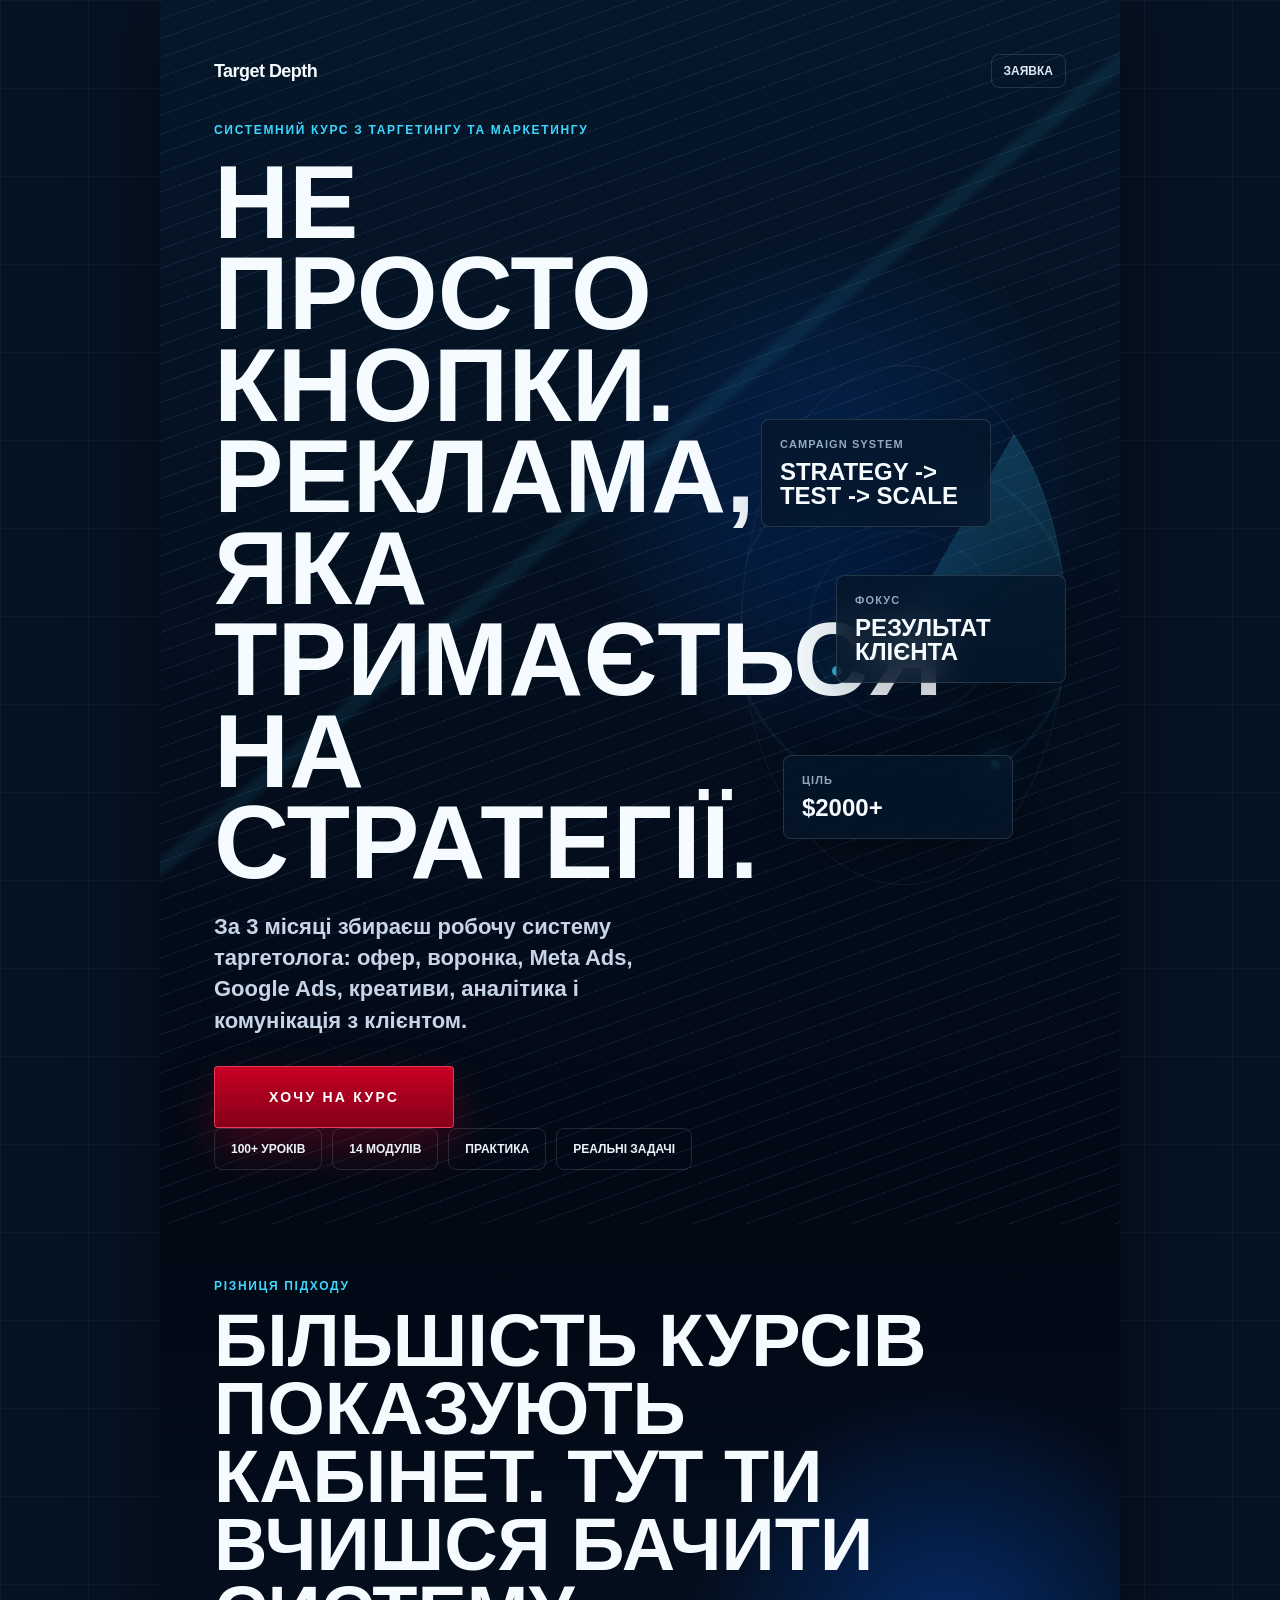
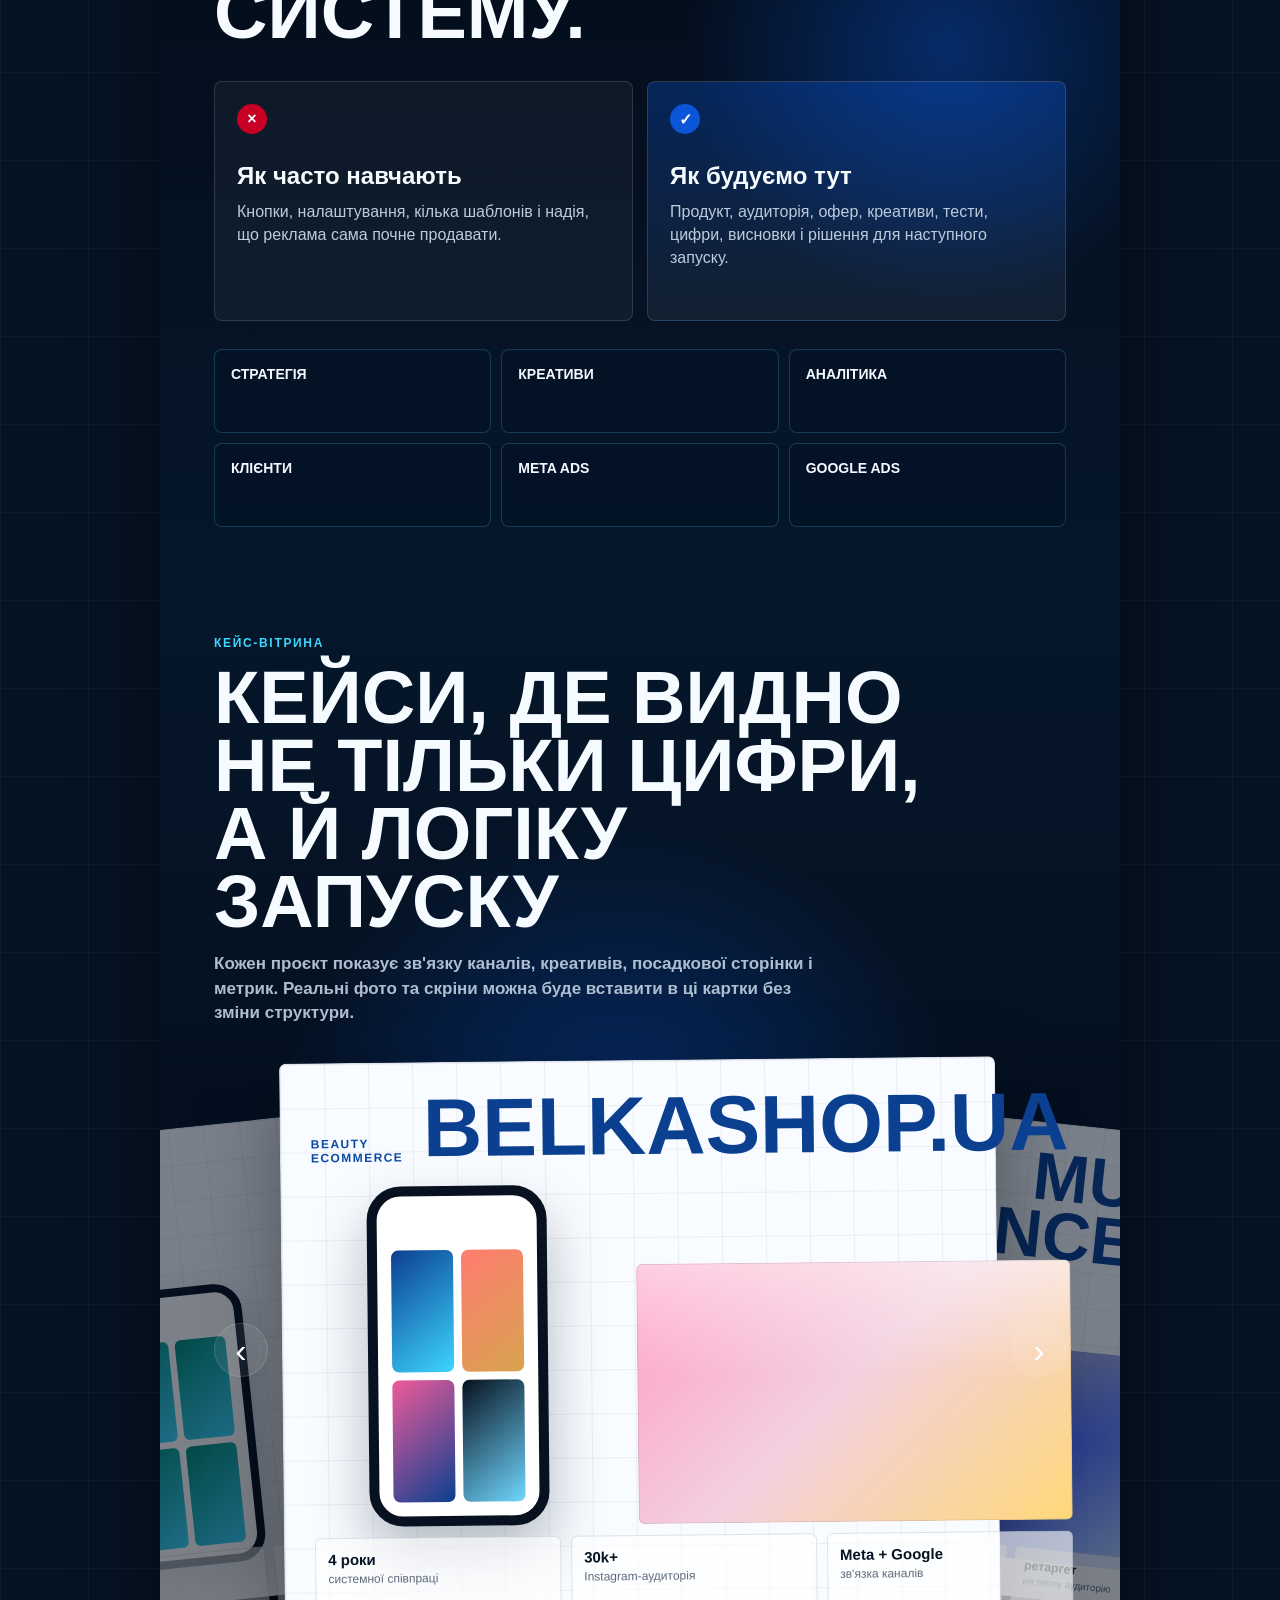
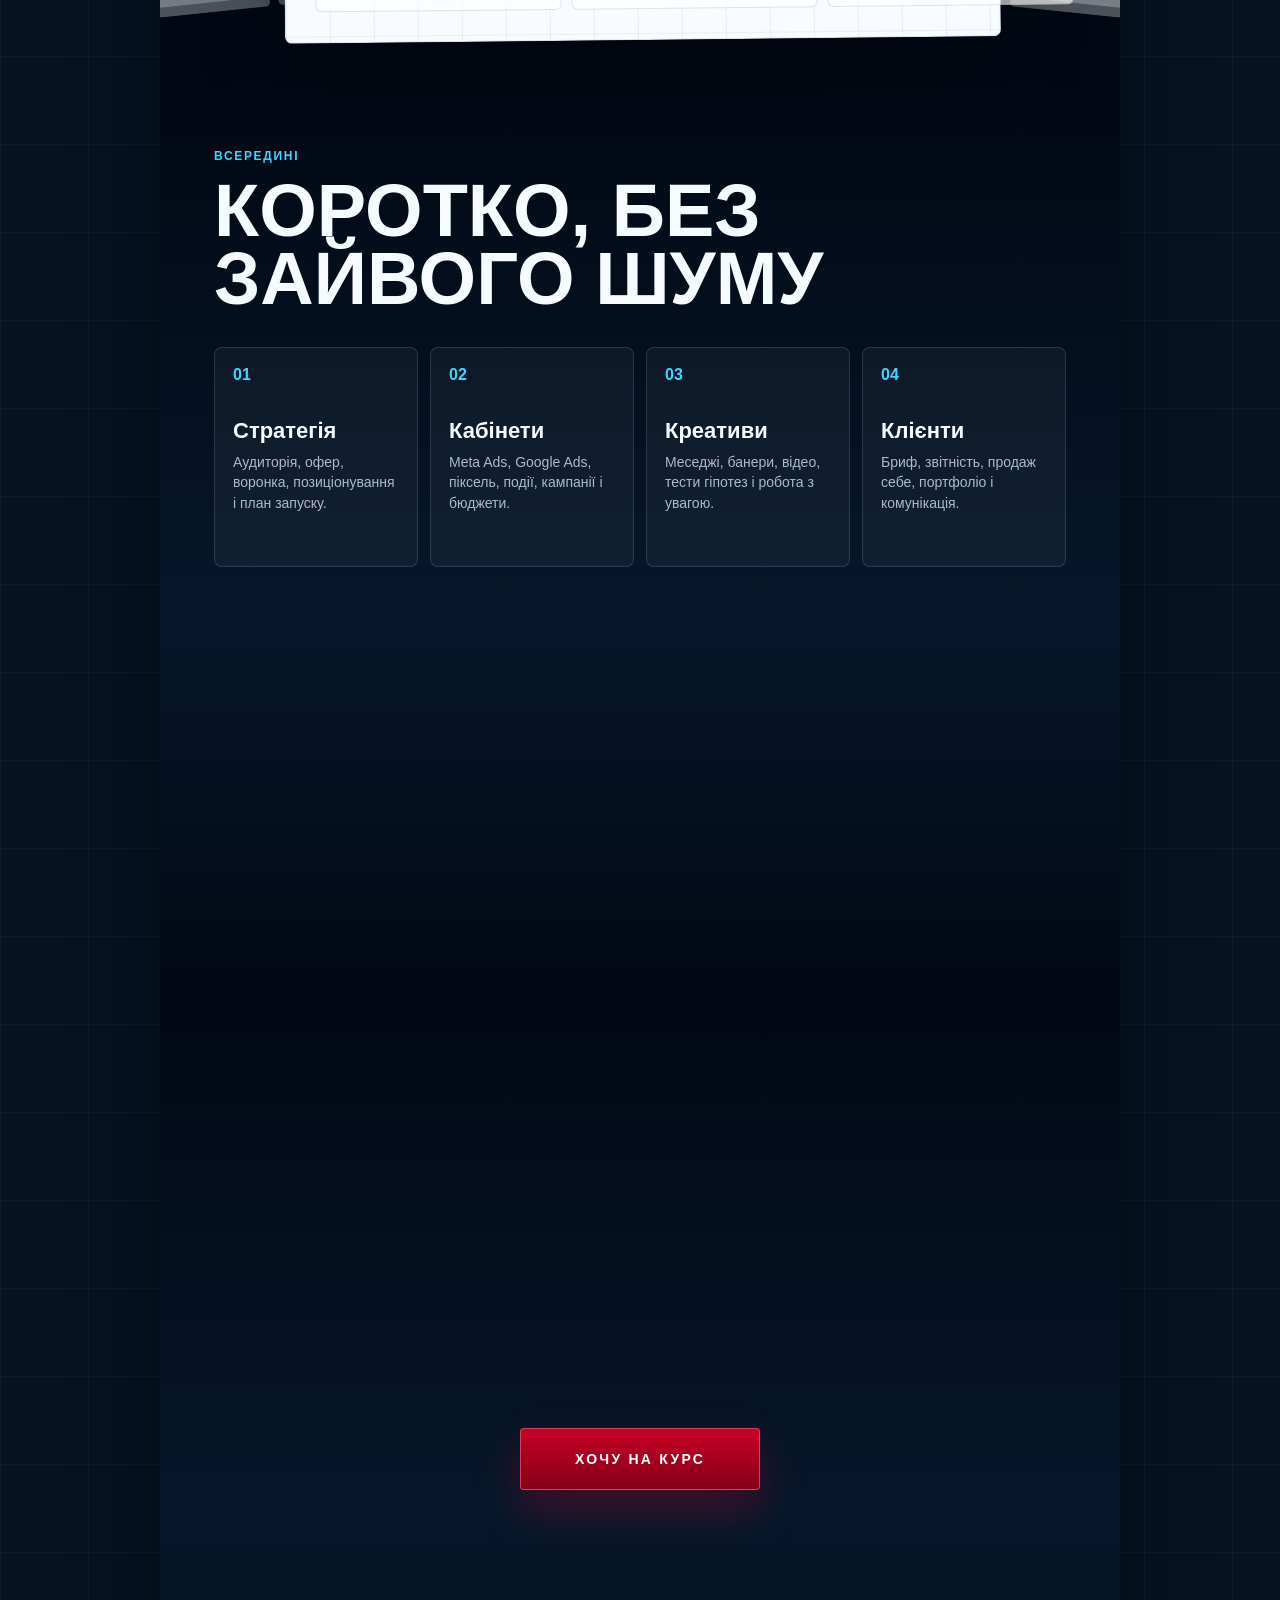
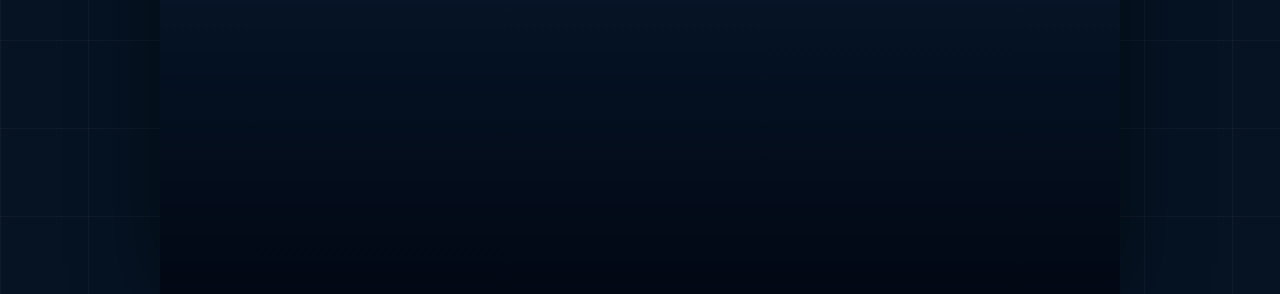
==== target-depth-landing/index.html @ 1bb4a6e7 "Add Target Depth landing page" ====
<!DOCTYPE html>
<html lang="uk">
<head>
  <meta charset="UTF-8">
  <meta name="viewport" content="width=device-width, initial-scale=1.0">
  <meta name="robots" content="noindex,nofollow,noarchive,noimageindex">
  <meta name="googlebot" content="noindex,nofollow,noarchive,noimageindex">
  <meta name="format-detection" content="telephone=no">
  <meta name="description" content="Приватна сторінка курсу з таргетингу: стратегія, рекламні кабінети, аналітика, креативи, кейси і робота з клієнтами.">
  <meta property="og:type" content="website">
  <meta property="og:title" content="Target Depth - курс з таргетингу">
  <meta property="og:description" content="Темно-синя промо-сторінка навчання з таргетингу та маркетингу. Закрита від індексації.">
  <meta property="og:image" content="assets/preview.svg">
  <meta name="twitter:card" content="summary_large_image">
  <title>Target Depth - курс з таргетингу</title>
  <link rel="icon" type="image/svg+xml" href="assets/favicon.svg">
  <link rel="stylesheet" href="styles.css">
</head>
<body>
  <main class="page-shell" id="top">
    <section class="screen hero-screen" aria-labelledby="hero-title">
      <div class="depth-grid" aria-hidden="true"></div>
      <header class="topline">
        <a class="logo" href="#top" aria-label="На початок">Target Depth</a>
        <a class="mini-link" href="#lead">Заявка</a>
      </header>

      <div class="hero-layout">
        <div class="hero-copy">
          <p class="kicker">Системний курс з таргетингу та маркетингу</p>
          <h1 id="hero-title">Не просто кнопки. Реклама, яка тримається на стратегії.</h1>
          <p class="hero-lead">За 3 місяці збираєш робочу систему таргетолога: офер, воронка, Meta Ads, Google Ads, креативи, аналітика і комунікація з клієнтом.</p>
          <a class="cta" href="#lead">Хочу на курс</a>
        </div>

        <aside class="hero-panel" aria-label="Навчальна система">
          <div class="radar">
            <span></span>
            <span></span>
            <span></span>
          </div>
          <div class="panel-card main">
            <small>Campaign system</small>
            <strong>strategy -> test -> scale</strong>
          </div>
          <div class="panel-card second">
            <small>Фокус</small>
            <strong>результат клієнта</strong>
          </div>
          <div class="panel-card third">
            <small>Ціль</small>
            <strong>$2000+</strong>
          </div>
        </aside>
      </div>

      <div class="signal-tags" aria-label="Ключові переваги">
        <span>100+ уроків</span>
        <span>14 модулів</span>
        <span>практика</span>
        <span>реальні задачі</span>
      </div>
    </section>

    <section class="screen method-screen" aria-labelledby="method-title">
      <div class="section-head">
        <p class="kicker">Різниця підходу</p>
        <h2 id="method-title">Більшість курсів показують кабінет. Тут ти вчишся бачити систему.</h2>
      </div>

      <div class="method-grid">
        <article class="method-card weak">
          <span class="mark">×</span>
          <h3>Як часто навчають</h3>
          <p>Кнопки, налаштування, кілька шаблонів і надія, що реклама сама почне продавати.</p>
        </article>
        <article class="method-card strong">
          <span class="mark">✓</span>
          <h3>Як будуємо тут</h3>
          <p>Продукт, аудиторія, офер, креативи, тести, цифри, висновки і рішення для наступного запуску.</p>
        </article>
      </div>

      <div class="system-orbit" aria-label="Складові навчання">
        <span>стратегія</span>
        <span>креативи</span>
        <span>аналітика</span>
        <span>клієнти</span>
        <span>Meta Ads</span>
        <span>Google Ads</span>
      </div>
    </section>

    <section class="screen showcase-screen" id="cases" aria-labelledby="cases-title">
      <div class="section-head">
        <p class="kicker">Кейс-вітрина</p>
        <h2 id="cases-title">Кейси, де видно не тільки цифри, а й логіку запуску</h2>
        <p>Кожен проєкт показує зв'язку каналів, креативів, посадкової сторінки і метрик. Реальні фото та скріни можна буде вставити в ці картки без зміни структури.</p>
      </div>

      <div class="case-lab" data-case-lab>
        <button class="case-nav prev" type="button" aria-label="Попередній кейс" data-case-prev>‹</button>
        <div class="case-stack" aria-live="polite">
          <article class="case-sheet is-active" data-case-card>
            <div class="sheet-top">
              <p>beauty ecommerce</p>
              <strong>Belkashop.ua</strong>
            </div>
            <div class="sheet-body">
              <div class="phone-mock">
                <span></span>
                <span></span>
                <span></span>
                <span></span>
              </div>
              <div class="photo-zone beauty"></div>
            </div>
            <dl>
              <div><dt>4 роки</dt><dd>системної співпраці</dd></div>
              <div><dt>30k+</dt><dd>Instagram-аудиторія</dd></div>
              <div><dt>Meta + Google</dt><dd>зв'язка каналів</dd></div>
            </dl>
          </article>

          <article class="case-sheet" data-case-card>
            <div class="sheet-top">
              <p>fashion brand</p>
              <strong>Muse Concept</strong>
            </div>
            <div class="sheet-body">
              <div class="phone-mock alt">
                <span></span>
                <span></span>
                <span></span>
                <span></span>
              </div>
              <div class="photo-zone fashion"></div>
            </div>
            <dl>
              <div><dt>3 лінійки</dt><dd>креативів</dd></div>
              <div><dt>2.1x</dt><dd>зростання CTR</dd></div>
              <div><dt>ретаргет</dt><dd>на теплу аудиторію</dd></div>
            </dl>
          </article>

          <article class="case-sheet" data-case-card>
            <div class="sheet-top">
              <p>education launch</p>
              <strong>Course Launch</strong>
            </div>
            <div class="sheet-body">
              <div class="phone-mock third">
                <span></span>
                <span></span>
                <span></span>
                <span></span>
              </div>
              <div class="photo-zone education"></div>
            </div>
            <dl>
              <div><dt>ліди</dt><dd>на вебінар</dd></div>
              <div><dt>UTM</dt><dd>по кожному креативу</dd></div>
              <div><dt>CRM</dt><dd>контроль заявок</dd></div>
            </dl>
          </article>
        </div>
        <button class="case-nav next" type="button" aria-label="Наступний кейс" data-case-next>›</button>
      </div>
    </section>

    <section class="screen program-screen" aria-labelledby="program-title">
      <div class="section-head">
        <p class="kicker">Всередині</p>
        <h2 id="program-title">Коротко, без зайвого шуму</h2>
      </div>

      <div class="module-list">
        <article>
          <span>01</span>
          <h3>Стратегія</h3>
          <p>Аудиторія, офер, воронка, позиціонування і план запуску.</p>
        </article>
        <article>
          <span>02</span>
          <h3>Кабінети</h3>
          <p>Meta Ads, Google Ads, піксель, події, кампанії і бюджети.</p>
        </article>
        <article>
          <span>03</span>
          <h3>Креативи</h3>
          <p>Меседжі, банери, відео, тести гіпотез і робота з увагою.</p>
        </article>
        <article>
          <span>04</span>
          <h3>Клієнти</h3>
          <p>Бриф, звітність, продаж себе, портфоліо і комунікація.</p>
        </article>
      </div>
    </section>

    <section class="screen lead-screen" id="lead" aria-label="Заявка на курс">
      <a class="cta" href="mailto:hello@example.com">Хочу на курс</a>
    </section>
  </main>

  <script src="script.js"></script>
</body>
</html>
---- target-depth-landing/styles.css ----
:root{--outside:#061323;--deep:#020814;--deep-2:#06182c;--panel:#09213b;--ink:#f6fbff;--muted:#93a8c0;--line:rgba(255,255,255,.13);--blue:#0a56d6;--cyan:#3dd6ff;--red:#c80025;--red-dark:#850019;--gold:#d8bd7a;--max:960px;--radius:8px}*{box-sizing:border-box}html{scroll-behavior:smooth;background:var(--outside)}body{margin:0;background:linear-gradient(90deg,rgba(255,255,255,.035) 1px,transparent 1px) 0 0/88px 88px,linear-gradient(180deg,rgba(255,255,255,.03) 1px,transparent 1px) 0 0/88px 88px,var(--outside);color:var(--ink);font-family:Arial,Helvetica,sans-serif;overflow-x:hidden}a{color:inherit;text-decoration:none}button{border:0;color:inherit;font:inherit;cursor:pointer}h1,h2,h3,p,dl,dd{margin:0}.page-shell{width:min(var(--max),100%);margin:0 auto;background:radial-gradient(circle at 50% 20%,rgba(10,86,214,.34),transparent 340px),linear-gradient(180deg,#03101f 0%,#04182d 46%,#020814 100%);box-shadow:0 0 80px rgba(0,0,0,.42);isolation:isolate}.screen{position:relative;min-height:100vh;padding:clamp(26px,5vw,54px);overflow:hidden}.depth-grid{position:absolute;inset:0;z-index:-1;background:linear-gradient(140deg,transparent 0 42%,rgba(61,214,255,.08) 42.5% 43%,transparent 43.5%),repeating-linear-gradient(160deg,rgba(120,173,225,.1) 0 1px,transparent 1px 18px),radial-gradient(circle at 70% 40%,rgba(10,86,214,.28),transparent 260px),linear-gradient(180deg,#05172a,#020814)}.topline{display:flex;align-items:center;justify-content:space-between;gap:18px}.logo{font-size:18px;font-weight:900;letter-spacing:-.03em}.mini-link{padding:9px 12px;border:1px solid var(--line);border-radius:var(--radius);color:#dce8f7;font-size:12px;font-weight:900;text-transform:uppercase}.hero-layout{display:grid;grid-template-columns:minmax(0,1.04fr) minmax(300px,.74fr);gap:clamp(28px,6vw,70px);align-items:center;min-height:calc(100vh - 150px);padding-top:34px}.kicker{color:var(--cyan);font-size:12px;font-weight:900;letter-spacing:.14em;line-height:1.4;text-transform:uppercase}h1,h2{font-family:"Arial Narrow",Impact,Haettenschweiler,sans-serif;font-stretch:condensed;letter-spacing:0;text-transform:uppercase}h1{max-width:680px;margin-top:18px;font-size:clamp(52px,9vw,104px);line-height:.88}.hero-lead{max-width:560px;margin-top:22px;color:#c6d5e7;font-size:clamp(17px,2.2vw,22px);font-weight:800;line-height:1.42}.cta{display:grid;width:min(240px,100%);min-height:62px;place-items:center;margin-top:30px;border:1px solid rgba(255,79,105,.72);border-radius:4px;background:linear-gradient(180deg,var(--red),var(--red-dark));box-shadow:0 20px 46px rgba(200,0,37,.3);color:#fff;font-size:14px;font-weight:900;letter-spacing:.16em;text-transform:uppercase}.hero-panel{position:relative;min-height:520px}.radar{position:absolute;inset:0;border:1px solid rgba(255,255,255,.08);border-radius:50%;background:radial-gradient(circle,transparent 0 30%,rgba(61,214,255,.05) 30.5% 31%,transparent 31.5% 55%,rgba(61,214,255,.08) 55.5% 56%,transparent 56.5%),conic-gradient(from 30deg,rgba(61,214,255,.24),transparent 26%,transparent);opacity:.8}.radar span{position:absolute;width:10px;height:10px;border-radius:50%;background:var(--cyan);box-shadow:0 0 26px var(--cyan)}.radar span:nth-child(1){top:24%;left:62%}.radar span:nth-child(2){top:58%;left:28%}.radar span:nth-child(3){right:20%;bottom:22%}.panel-card{position:absolute;width:230px;padding:18px;border:1px solid var(--line);border-radius:var(--radius);background:rgba(5,22,42,.82);backdrop-filter:blur(18px);box-shadow:0 24px 60px rgba(0,0,0,.24)}.panel-card small{display:block;color:var(--muted);font-size:11px;font-weight:900;letter-spacing:.1em;text-transform:uppercase}.panel-card strong{display:block;margin-top:10px;font-size:24px;line-height:1;text-transform:uppercase}.panel-card.main{top:54px;left:20px}.panel-card.second{right:0;top:210px}.panel-card.third{left:42px;bottom:46px}.signal-tags{display:flex;flex-wrap:wrap;gap:10px}.signal-tags span{min-height:42px;padding:13px 16px;border:1px solid var(--line);border-radius:var(--radius);color:#eaf2fb;font-size:12px;font-weight:900;text-transform:uppercase}.section-head{max-width:740px}.section-head h2{margin-top:12px;font-size:clamp(42px,7vw,74px);line-height:.92}.section-head p:not(.kicker){max-width:620px;margin-top:16px;color:#aebed0;font-size:17px;font-weight:700;line-height:1.45}.method-screen{background:radial-gradient(circle at 82% 44%,rgba(10,86,214,.4),transparent 260px),linear-gradient(180deg,#020814,#06172b)}.method-grid{display:grid;grid-template-columns:repeat(2,minmax(0,1fr));gap:14px;margin-top:34px}.method-card{min-height:240px;padding:22px;border:1px solid var(--line);border-radius:var(--radius);background:rgba(255,255,255,.045)}.method-card.strong{background:linear-gradient(180deg,rgba(10,86,214,.32),rgba(255,255,255,.055))}.mark{display:grid;width:30px;height:30px;place-items:center;border-radius:50%;background:var(--red);font-weight:900}.method-card.strong .mark{background:var(--blue)}.method-card h3{margin-top:28px;font-size:24px}.method-card p{margin-top:10px;color:#bdcadd;font-size:16px;line-height:1.45}.system-orbit{position:relative;display:grid;grid-template-columns:repeat(3,minmax(0,1fr));gap:10px;margin-top:28px}.system-orbit span{min-height:84px;padding:16px;border:1px solid rgba(61,214,255,.22);border-radius:var(--radius);background:rgba(3,19,38,.72);color:#f4f9ff;font-size:14px;font-weight:900;text-transform:uppercase}.showcase-screen{background:radial-gradient(circle at 48% 54%,rgba(10,86,214,.44),transparent 360px),linear-gradient(180deg,#06172b,#020814)}.case-lab{position:relative;display:grid;grid-template-columns:54px minmax(0,1fr) 54px;gap:14px;align-items:center;margin-top:34px}.case-stack{position:relative;min-height:580px}.case-sheet{position:absolute;inset:0;display:grid;align-content:start;padding:clamp(18px,4vw,30px);border:1px solid rgba(8,33,73,.13);border-radius:7px;background:linear-gradient(90deg,rgba(6,19,35,.06) 1px,transparent 1px) 0 0/44px 44px,linear-gradient(180deg,rgba(6,19,35,.06) 1px,transparent 1px) 0 0/44px 44px,#f8fbff;color:#061323;box-shadow:0 30px 80px rgba(0,0,0,.34);opacity:0;transform:translateX(0) scale(.9) rotate(0deg);transition:opacity 260ms ease,transform 360ms ease;pointer-events:none}.case-sheet.is-active{z-index:3;opacity:1;transform:translateX(0) scale(1) rotate(-.6deg);pointer-events:auto}.case-sheet.is-prev{z-index:1;opacity:.48;transform:translateX(-42%) scale(.82) rotate(-6deg)}.case-sheet.is-next{z-index:1;opacity:.48;transform:translateX(42%) scale(.82) rotate(6deg)}.sheet-top{display:flex;align-items:end;justify-content:space-between;gap:20px}.sheet-top p{color:#0b4aa4;font-size:12px;font-weight:900;letter-spacing:.12em;text-transform:uppercase}.sheet-top strong{color:#0b3f90;font-family:"Arial Narrow",Impact,sans-serif;font-size:clamp(42px,8vw,82px);line-height:.86;text-align:right;text-transform:uppercase}.sheet-body{display:grid;grid-template-columns:minmax(150px,.8fr) minmax(220px,1.2fr);gap:clamp(18px,4vw,34px);align-items:end;min-height:300px;margin-top:22px}.phone-mock{display:grid;grid-template-columns:repeat(2,1fr);gap:8px;width:min(180px,100%);aspect-ratio:9/17;margin-inline:auto;padding:54px 14px 14px;border:10px solid #07111f;border-radius:34px;background:#fff;box-shadow:0 28px 55px rgba(8,23,43,.28)}.phone-mock span{border-radius:7px;background:linear-gradient(140deg,#0b3f90,#3dd6ff)}.phone-mock span:nth-child(2){background:linear-gradient(140deg,#ff7c70,#d7a34f)}.phone-mock span:nth-child(3){background:linear-gradient(140deg,#ef5b9a,#0b3f90)}.phone-mock span:nth-child(4){background:linear-gradient(140deg,#07111f,#6fd7ff)}.phone-mock.alt span{background:linear-gradient(140deg,#101a3c,#657bff)}.phone-mock.third span{background:linear-gradient(140deg,#008d76,#3dd6ff)}.photo-zone{min-height:260px;border-radius:6px;background:linear-gradient(180deg,rgba(255,255,255,.5),transparent 44%),linear-gradient(135deg,#ff9dc3,#f3d0df 48%,#ffd879);box-shadow:inset 0 0 0 1px rgba(8,33,73,.12)}.photo-zone.fashion{background:linear-gradient(180deg,rgba(255,255,255,.45),transparent 44%),linear-gradient(135deg,#111a3e,#4f6dff 52%,#d8f4ff)}.photo-zone.education{background:linear-gradient(180deg,rgba(255,255,255,.45),transparent 44%),linear-gradient(135deg,#75e2b8,#3dd6ff 48%,#10284a)}.case-sheet dl{display:grid;grid-template-columns:repeat(3,minmax(0,1fr));gap:10px;margin-top:24px}.case-sheet dl div{min-height:74px;padding:12px;border:1px solid rgba(8,33,73,.12);border-radius:6px;background:rgba(255,255,255,.62)}.case-sheet dt{color:#061323;font-size:15px;font-weight:900}.case-sheet dd{margin-top:4px;color:#5e6a7c;font-size:12px;line-height:1.25}.case-nav{position:relative;z-index:4;display:grid;width:54px;height:54px;place-items:center;border:1px solid var(--line);border-radius:50%;background:rgba(255,255,255,.07);color:#fff;font-size:34px;line-height:1}.program-screen,.lead-screen{background:linear-gradient(180deg,#020814,#06172b 58%,#020814)}.module-list{display:grid;grid-template-columns:repeat(4,minmax(0,1fr));gap:12px;margin-top:34px}.module-list article{min-height:220px;padding:18px;border:1px solid var(--line);border-radius:var(--radius);background:rgba(255,255,255,.045)}.module-list span{color:var(--cyan);font-weight:900}.module-list h3{margin-top:34px;font-size:22px}.module-list p{margin-top:8px;color:#a9bbcf;font-size:14px;line-height:1.45}.lead-screen{display:grid;align-content:center;text-align:center}.lead-screen .kicker,.lead-screen h2,.lead-screen p,.lead-screen .cta{margin-right:auto;margin-left:auto}.lead-screen p:not(.kicker){max-width:570px;margin-top:20px;color:#b7c6d8;font-size:18px;line-height:1.5}@media(max-width:820px){:root{--max:520px}.hero-layout,.sheet-body,.method-grid,.module-list{grid-template-columns:1fr}.hero-layout{min-height:auto}.hero-panel{min-height:390px}.system-orbit{grid-template-columns:repeat(2,minmax(0,1fr))}.case-lab{grid-template-columns:1fr}.case-nav{position:absolute;top:calc(50% - 27px)}.case-nav.prev{left:-4px}.case-nav.next{right:-4px}.case-stack{min-height:720px}.case-sheet.is-prev,.case-sheet.is-next{opacity:.18;transform:translateY(20px) scale(.94)}.case-sheet dl{grid-template-columns:1fr}}@media(max-width:460px){.screen{padding:24px 18px 46px}h1{font-size:50px}.hero-lead{font-size:16px}.panel-card{width:210px}.panel-card.main{left:0}.panel-card.second{top:178px}.panel-card.third{left:18px;bottom:20px}.system-orbit{grid-template-columns:1fr}.case-stack{min-height:760px}.sheet-top{display:grid}.sheet-top strong{text-align:left}.photo-zone{min-height:210px}}@media(prefers-reduced-motion:reduce){html{scroll-behavior:auto}*,*::before,*::after{transition-duration:.01ms!important}}
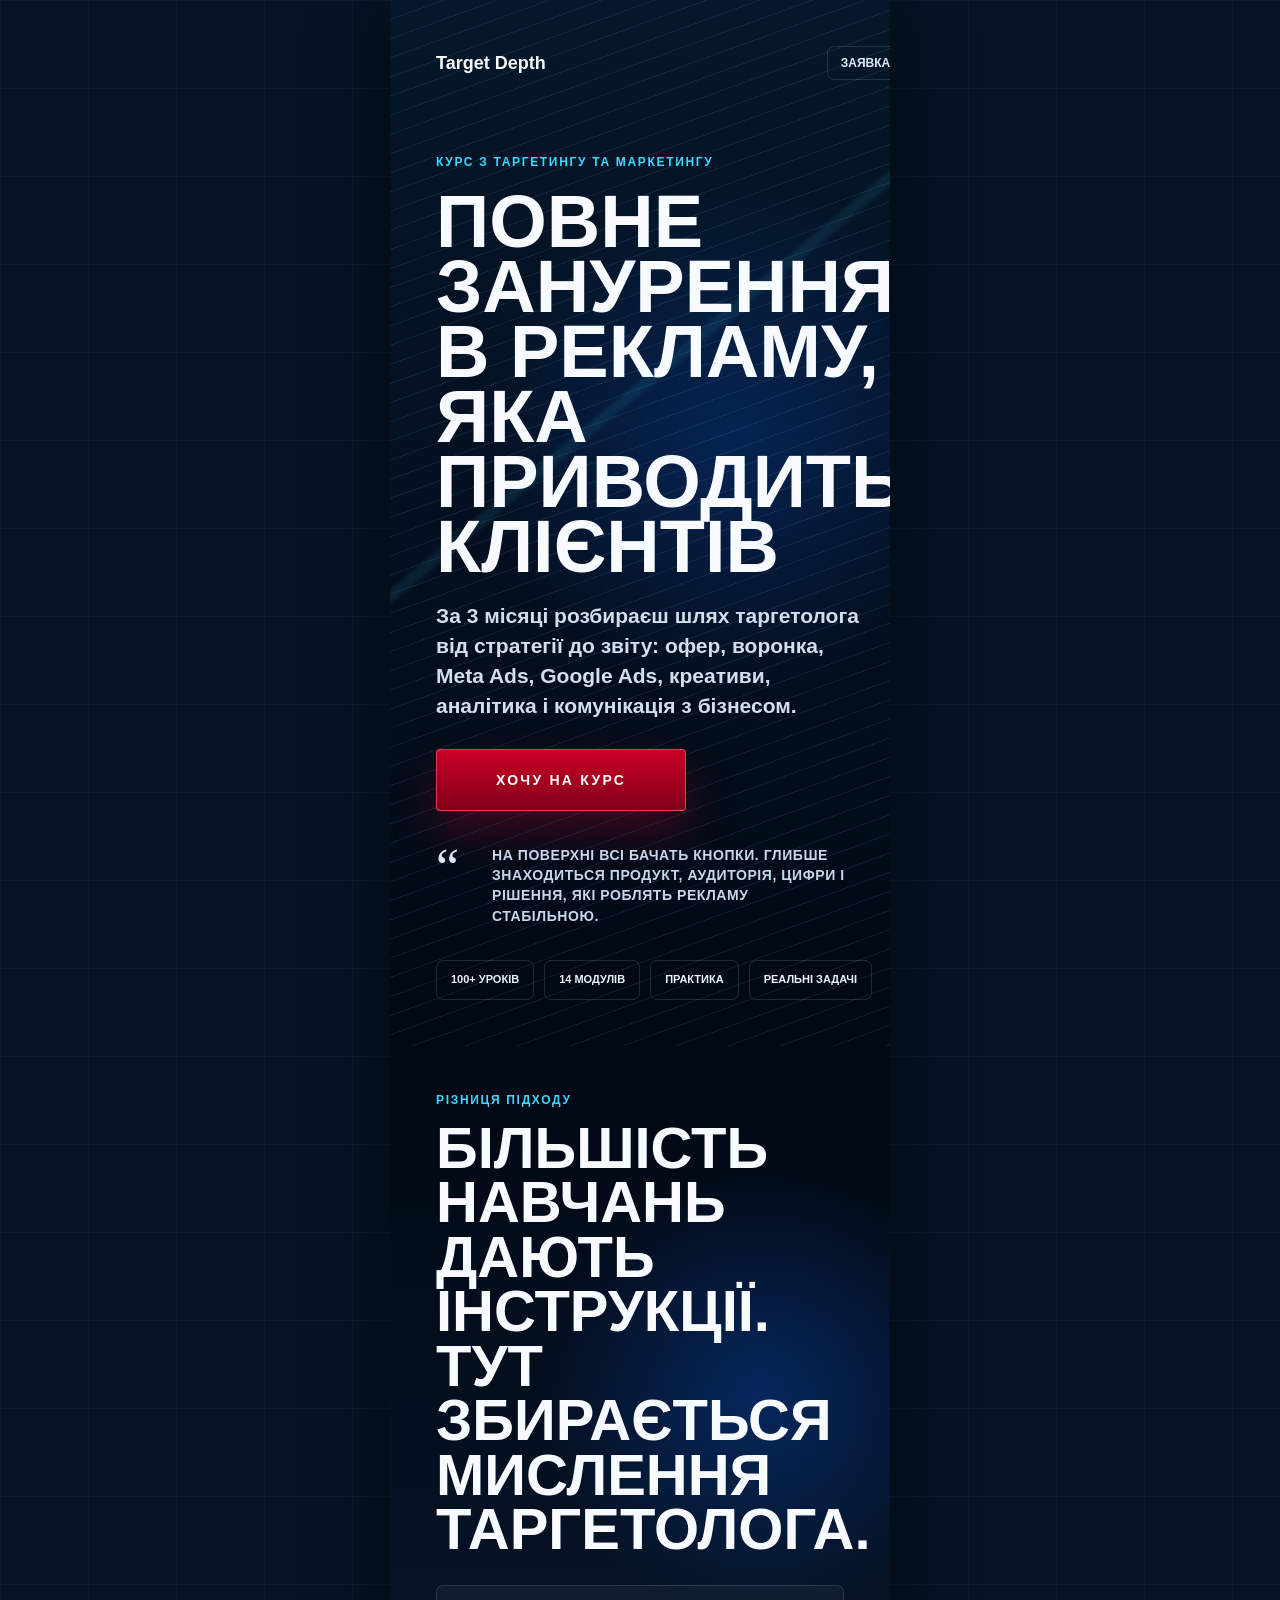
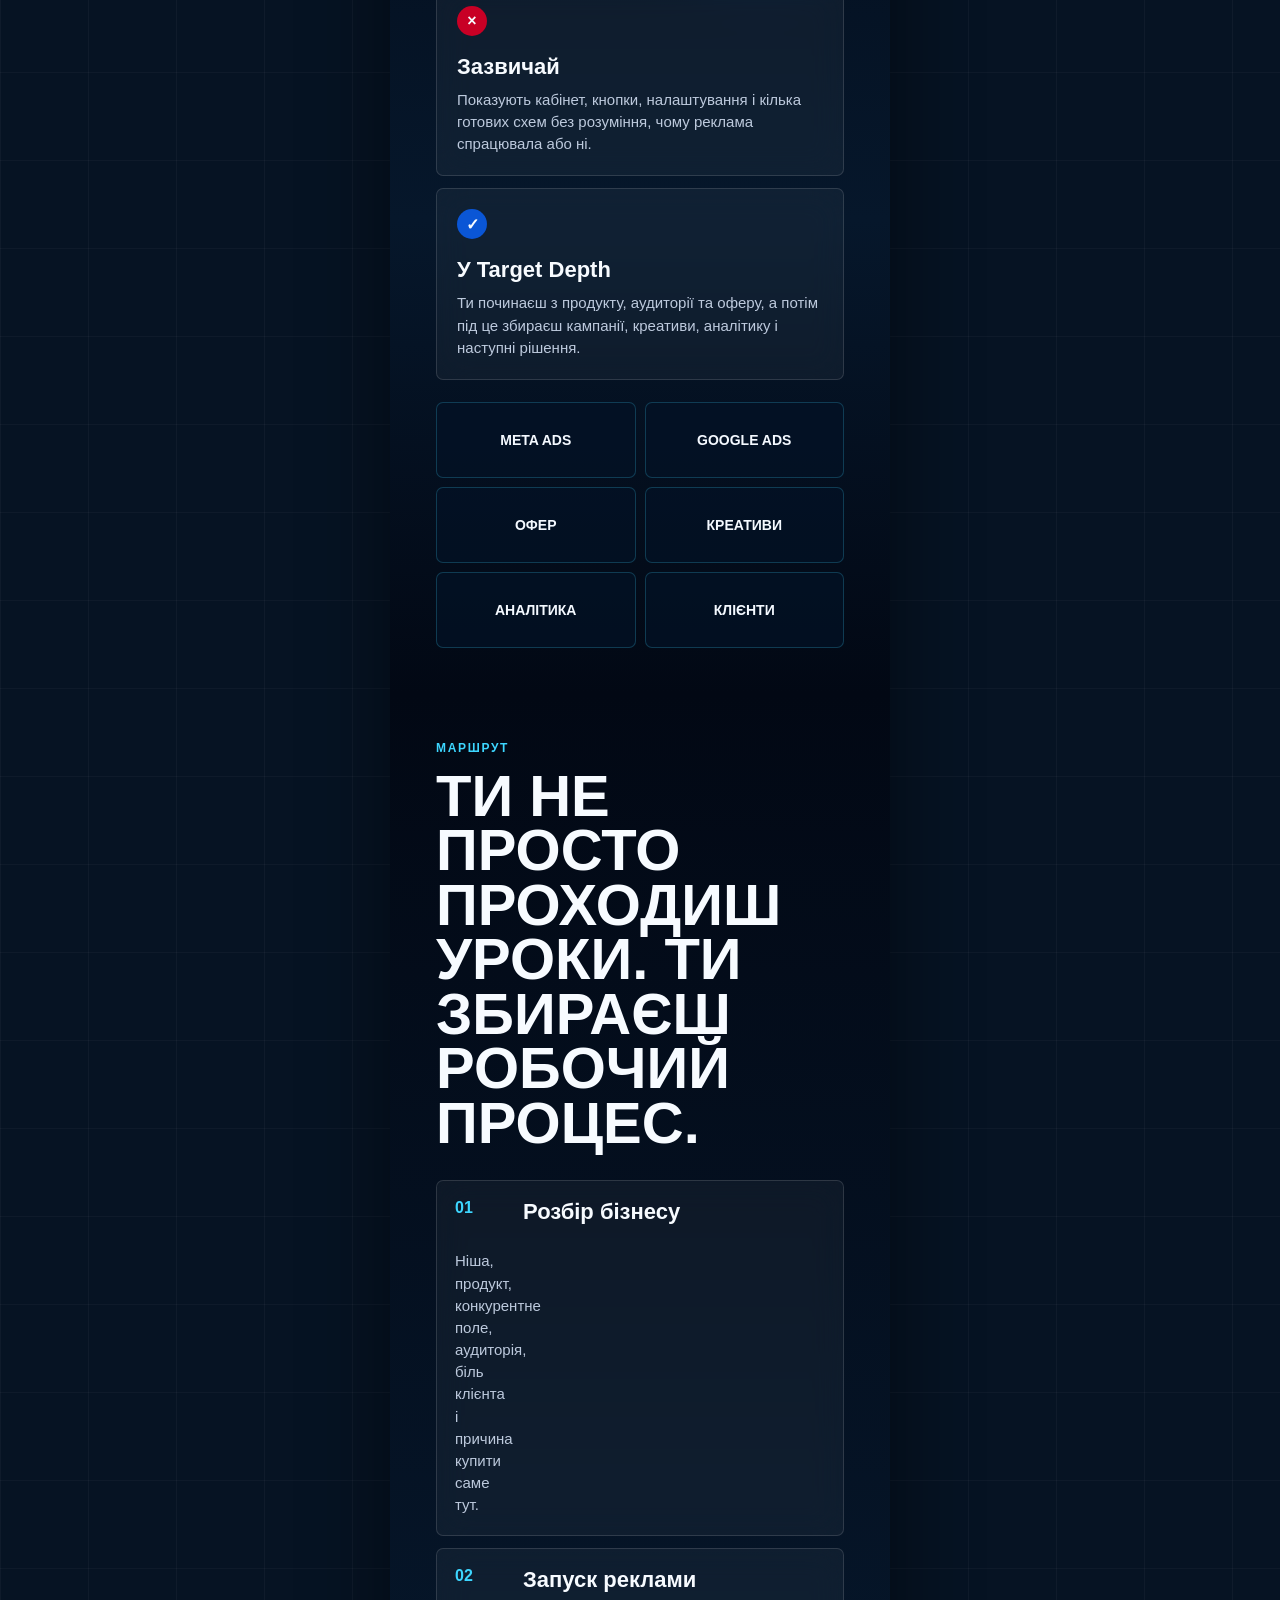
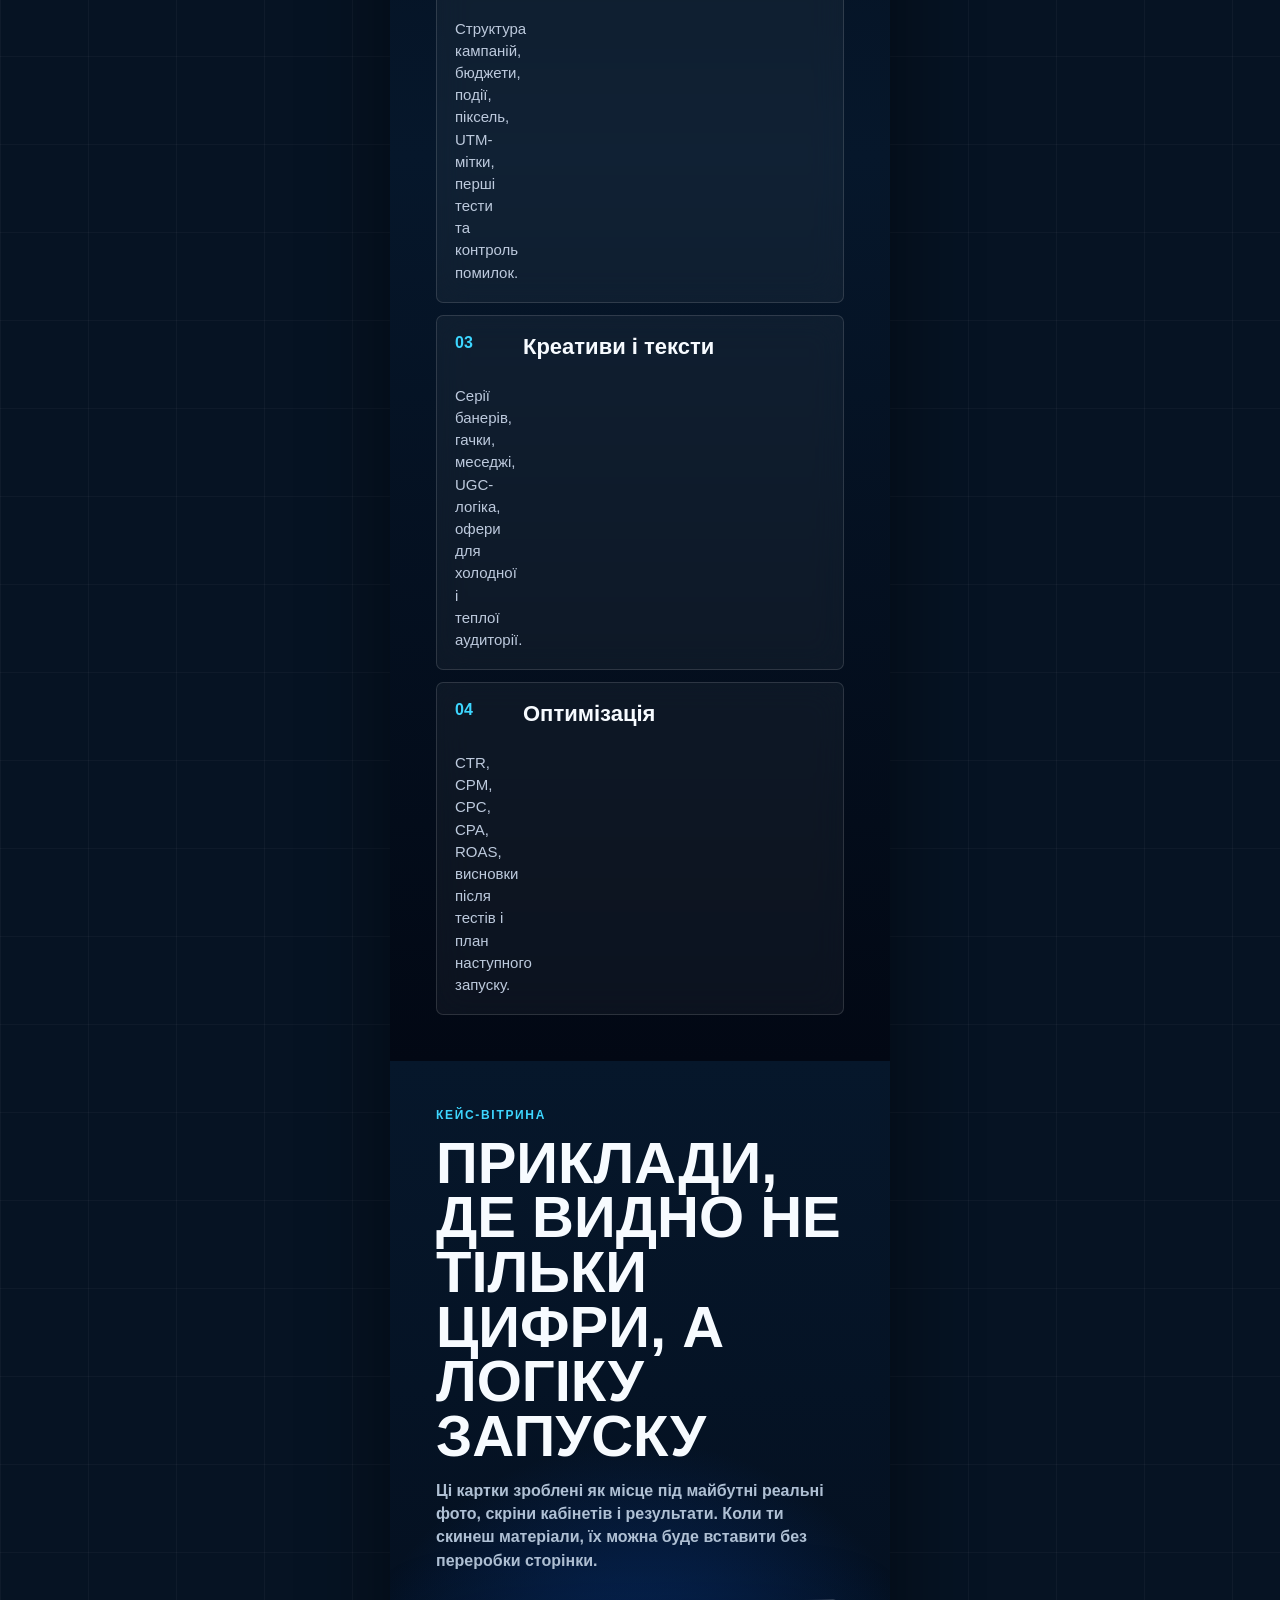
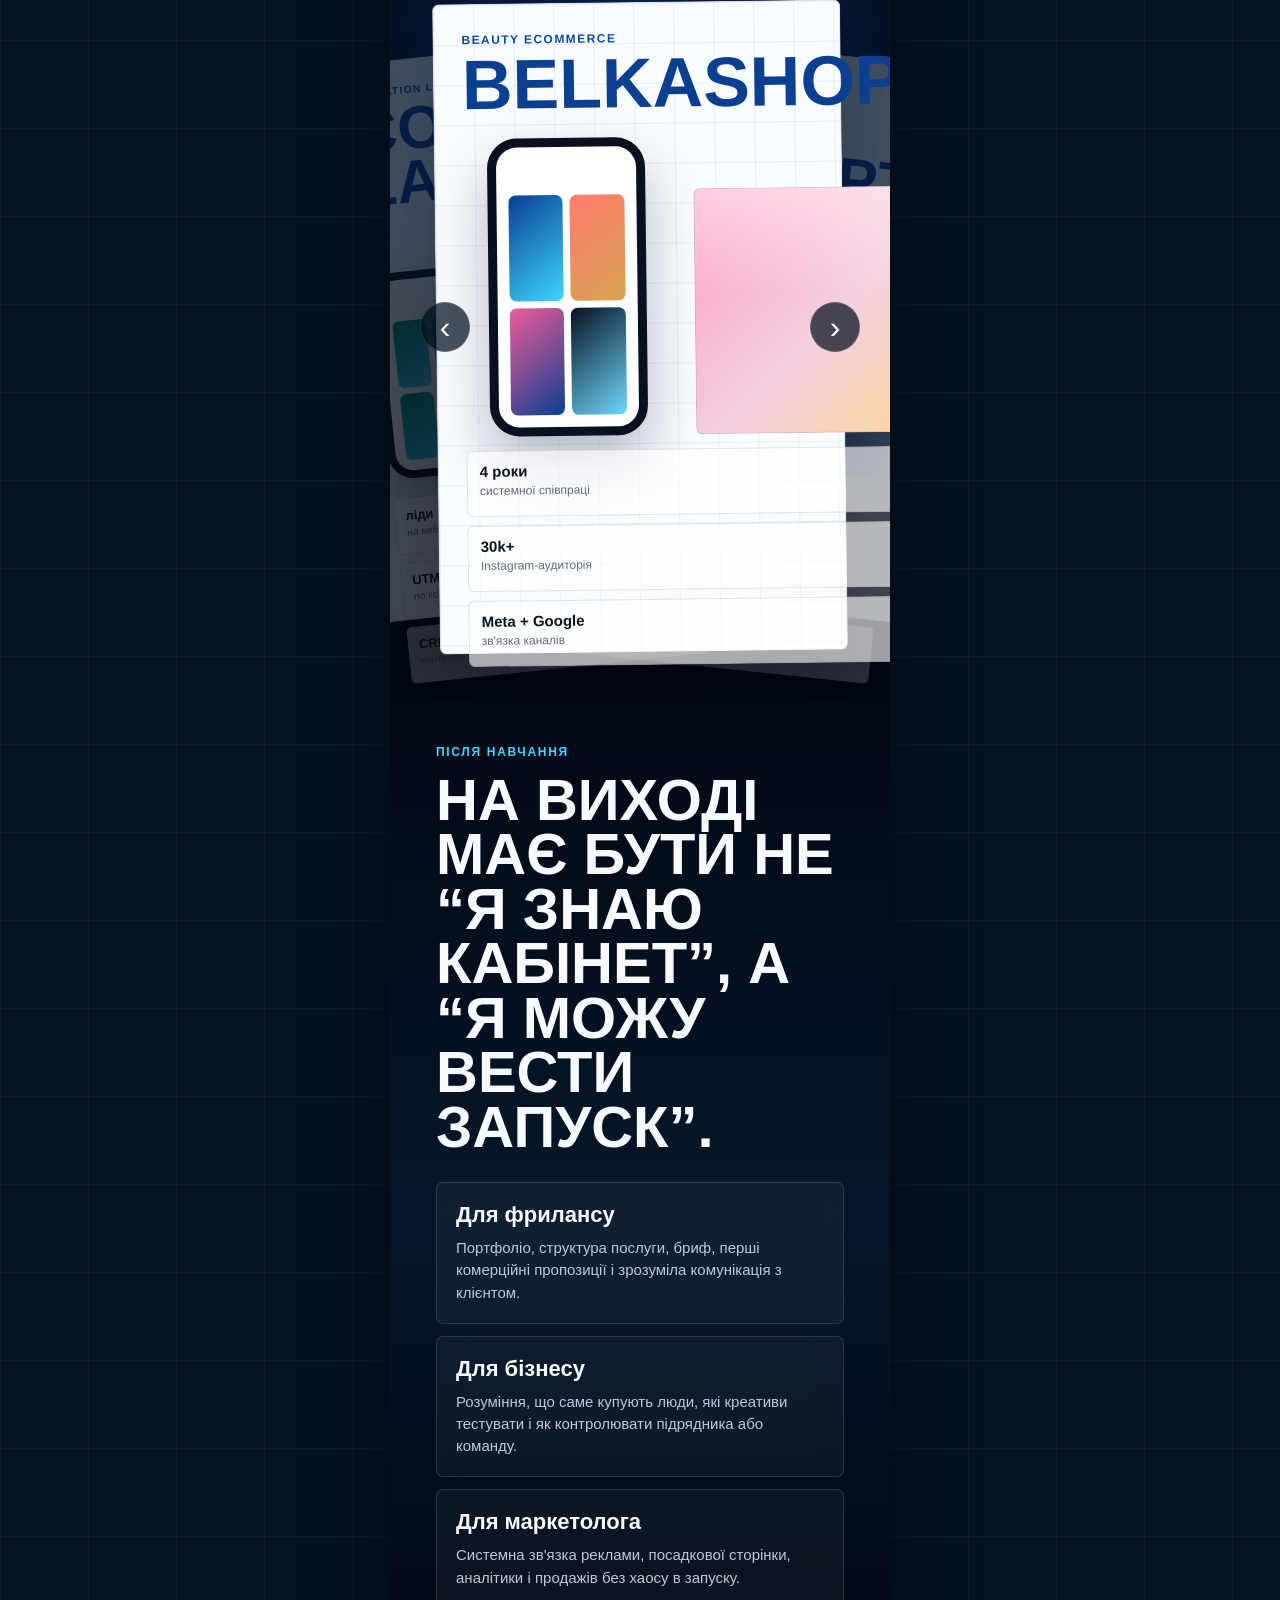
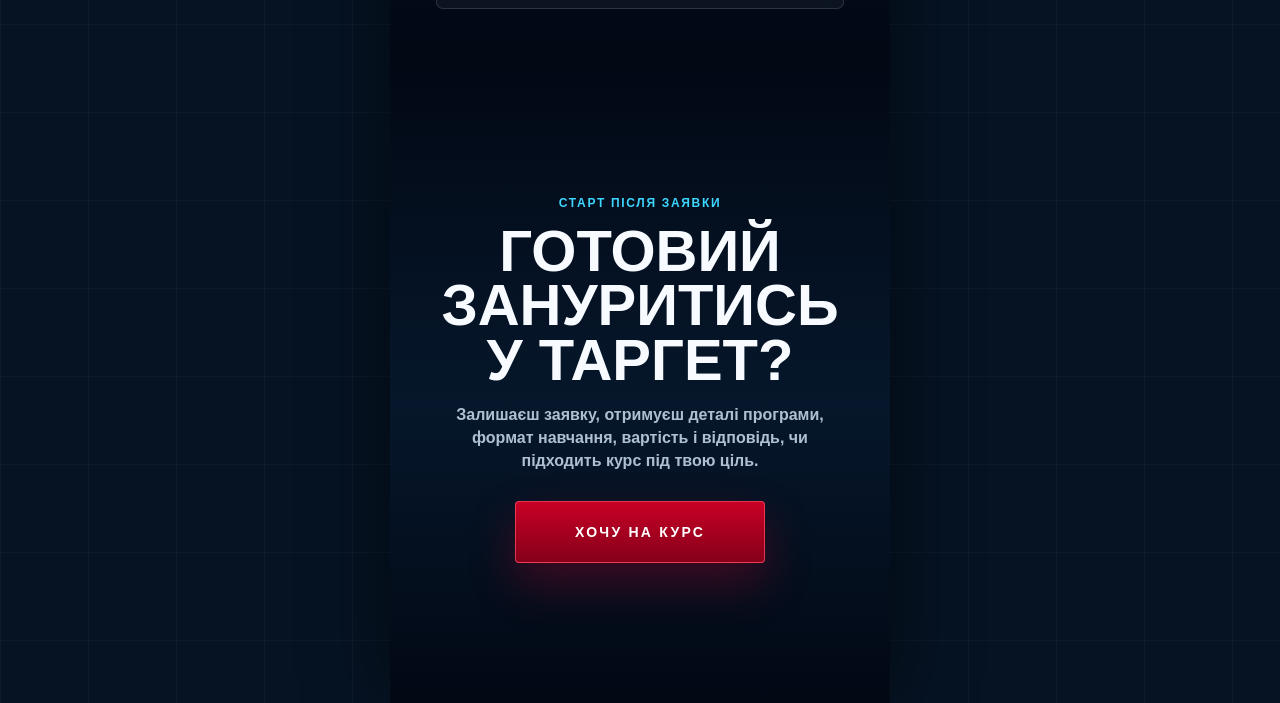
==== commit abaca170: "Update target depth landing layout" ====
--- a/target-depth-landing/index.html
+++ b/target-depth-landing/index.html
@@ -6,7 +6,7 @@
   <meta name="robots" content="noindex,nofollow,noarchive,noimageindex">
   <meta name="googlebot" content="noindex,nofollow,noarchive,noimageindex">
   <meta name="format-detection" content="telephone=no">
-  <meta name="description" content="Приватна сторінка курсу з таргетингу: стратегія, рекламні кабінети, аналітика, креативи, кейси і робота з клієнтами.">
+  <meta name="description" content="Приватна сторінка курсу з таргетингу: стратегія, Meta Ads, Google Ads, креативи, аналітика, кейси і робота з клієнтами.">
   <meta property="og:type" content="website">
   <meta property="og:title" content="Target Depth - курс з таргетингу">
   <meta property="og:description" content="Темно-синя промо-сторінка навчання з таргетингу та маркетингу. Закрита від індексації.">
@@ -25,33 +25,16 @@
         <a class="mini-link" href="#lead">Заявка</a>
       </header>
 
-      <div class="hero-layout">
-        <div class="hero-copy">
-          <p class="kicker">Системний курс з таргетингу та маркетингу</p>
-          <h1 id="hero-title">Не просто кнопки. Реклама, яка тримається на стратегії.</h1>
-          <p class="hero-lead">За 3 місяці збираєш робочу систему таргетолога: офер, воронка, Meta Ads, Google Ads, креативи, аналітика і комунікація з клієнтом.</p>
-          <a class="cta" href="#lead">Хочу на курс</a>
-        </div>
-
-        <aside class="hero-panel" aria-label="Навчальна система">
-          <div class="radar">
-            <span></span>
-            <span></span>
-            <span></span>
-          </div>
-          <div class="panel-card main">
-            <small>Campaign system</small>
-            <strong>strategy -> test -> scale</strong>
-          </div>
-          <div class="panel-card second">
-            <small>Фокус</small>
-            <strong>результат клієнта</strong>
-          </div>
-          <div class="panel-card third">
-            <small>Ціль</small>
-            <strong>$2000+</strong>
-          </div>
-        </aside>
+      <div class="hero-copy">
+        <p class="kicker">Курс з таргетингу та маркетингу</p>
+        <h1 id="hero-title">Повне занурення в рекламу, яка приводить клієнтів</h1>
+        <p class="hero-lead">За 3 місяці розбираєш шлях таргетолога від стратегії до звіту: офер, воронка, Meta Ads, Google Ads, креативи, аналітика і комунікація з бізнесом.</p>
+        <a class="cta" href="#lead">Хочу на курс</a>
+      </div>
+
+      <div class="mentor-note" aria-label="Коротка ідея курсу">
+        <span>“</span>
+        <p>На поверхні всі бачать кнопки. Глибше знаходиться продукт, аудиторія, цифри і рішення, які роблять рекламу стабільною.</p>
       </div>
 
       <div class="signal-tags" aria-label="Ключові переваги">
@@ -62,40 +45,70 @@
       </div>
     </section>
 
-    <section class="screen method-screen" aria-labelledby="method-title">
+    <section class="screen compare-screen" aria-labelledby="compare-title">
       <div class="section-head">
         <p class="kicker">Різниця підходу</p>
-        <h2 id="method-title">Більшість курсів показують кабінет. Тут ти вчишся бачити систему.</h2>
-      </div>
-
-      <div class="method-grid">
-        <article class="method-card weak">
-          <span class="mark">×</span>
-          <h3>Як часто навчають</h3>
-          <p>Кнопки, налаштування, кілька шаблонів і надія, що реклама сама почне продавати.</p>
-        </article>
-        <article class="method-card strong">
-          <span class="mark">✓</span>
-          <h3>Як будуємо тут</h3>
-          <p>Продукт, аудиторія, офер, креативи, тести, цифри, висновки і рішення для наступного запуску.</p>
-        </article>
-      </div>
-
-      <div class="system-orbit" aria-label="Складові навчання">
-        <span>стратегія</span>
-        <span>креативи</span>
-        <span>аналітика</span>
-        <span>клієнти</span>
+        <h2 id="compare-title">Більшість навчань дають інструкції. Тут збирається мислення таргетолога.</h2>
+      </div>
+
+      <div class="compare-list">
+        <article>
+          <span class="mark bad">×</span>
+          <h3>Зазвичай</h3>
+          <p>Показують кабінет, кнопки, налаштування і кілька готових схем без розуміння, чому реклама спрацювала або ні.</p>
+        </article>
+        <article>
+          <span class="mark good">✓</span>
+          <h3>У Target Depth</h3>
+          <p>Ти починаєш з продукту, аудиторії та оферу, а потім під це збираєш кампанії, креативи, аналітику і наступні рішення.</p>
+        </article>
+      </div>
+
+      <div class="skill-wheel" aria-label="Навички курсу">
         <span>Meta Ads</span>
         <span>Google Ads</span>
+        <span>Офер</span>
+        <span>Креативи</span>
+        <span>Аналітика</span>
+        <span>Клієнти</span>
+      </div>
+    </section>
+
+    <section class="screen route-screen" aria-labelledby="route-title">
+      <div class="section-head">
+        <p class="kicker">Маршрут</p>
+        <h2 id="route-title">Ти не просто проходиш уроки. Ти збираєш робочий процес.</h2>
+      </div>
+
+      <div class="route-list">
+        <article>
+          <span>01</span>
+          <h3>Розбір бізнесу</h3>
+          <p>Ніша, продукт, конкурентне поле, аудиторія, біль клієнта і причина купити саме тут.</p>
+        </article>
+        <article>
+          <span>02</span>
+          <h3>Запуск реклами</h3>
+          <p>Структура кампаній, бюджети, події, піксель, UTM-мітки, перші тести та контроль помилок.</p>
+        </article>
+        <article>
+          <span>03</span>
+          <h3>Креативи і тексти</h3>
+          <p>Серії банерів, гачки, меседжі, UGC-логіка, офери для холодної і теплої аудиторії.</p>
+        </article>
+        <article>
+          <span>04</span>
+          <h3>Оптимізація</h3>
+          <p>CTR, CPM, CPC, CPA, ROAS, висновки після тестів і план наступного запуску.</p>
+        </article>
       </div>
     </section>
 
     <section class="screen showcase-screen" id="cases" aria-labelledby="cases-title">
       <div class="section-head">
         <p class="kicker">Кейс-вітрина</p>
-        <h2 id="cases-title">Кейси, де видно не тільки цифри, а й логіку запуску</h2>
-        <p>Кожен проєкт показує зв'язку каналів, креативів, посадкової сторінки і метрик. Реальні фото та скріни можна буде вставити в ці картки без зміни структури.</p>
+        <h2 id="cases-title">Приклади, де видно не тільки цифри, а логіку запуску</h2>
+        <p>Ці картки зроблені як місце під майбутні реальні фото, скріни кабінетів і результати. Коли ти скинеш матеріали, їх можна буде вставити без переробки сторінки.</p>
       </div>
 
       <div class="case-lab" data-case-lab>
@@ -168,37 +181,32 @@
       </div>
     </section>
 
-    <section class="screen program-screen" aria-labelledby="program-title">
-      <div class="section-head">
-        <p class="kicker">Всередині</p>
-        <h2 id="program-title">Коротко, без зайвого шуму</h2>
-      </div>
-
-      <div class="module-list">
-        <article>
-          <span>01</span>
-          <h3>Стратегія</h3>
-          <p>Аудиторія, офер, воронка, позиціонування і план запуску.</p>
-        </article>
-        <article>
-          <span>02</span>
-          <h3>Кабінети</h3>
-          <p>Meta Ads, Google Ads, піксель, події, кампанії і бюджети.</p>
-        </article>
-        <article>
-          <span>03</span>
-          <h3>Креативи</h3>
-          <p>Меседжі, банери, відео, тести гіпотез і робота з увагою.</p>
-        </article>
-        <article>
-          <span>04</span>
-          <h3>Клієнти</h3>
-          <p>Бриф, звітність, продаж себе, портфоліо і комунікація.</p>
+    <section class="screen result-screen" aria-labelledby="result-title">
+      <div class="section-head">
+        <p class="kicker">Після навчання</p>
+        <h2 id="result-title">На виході має бути не “я знаю кабінет”, а “я можу вести запуск”.</h2>
+      </div>
+
+      <div class="result-list">
+        <article>
+          <h3>Для фрилансу</h3>
+          <p>Портфоліо, структура послуги, бриф, перші комерційні пропозиції і зрозуміла комунікація з клієнтом.</p>
+        </article>
+        <article>
+          <h3>Для бізнесу</h3>
+          <p>Розуміння, що саме купують люди, які креативи тестувати і як контролювати підрядника або команду.</p>
+        </article>
+        <article>
+          <h3>Для маркетолога</h3>
+          <p>Системна зв'язка реклами, посадкової сторінки, аналітики і продажів без хаосу в запуску.</p>
         </article>
       </div>
     </section>
 
     <section class="screen lead-screen" id="lead" aria-label="Заявка на курс">
+      <p class="kicker">Старт після заявки</p>
+      <h2>Готовий зануритись у таргет?</h2>
+      <p>Залишаєш заявку, отримуєш деталі програми, формат навчання, вартість і відповідь, чи підходить курс під твою ціль.</p>
       <a class="cta" href="mailto:hello@example.com">Хочу на курс</a>
     </section>
   </main>
--- a/target-depth-landing/styles.css
+++ b/target-depth-landing/styles.css
@@ -1 +1,634 @@
-:root{--outside:#061323;--deep:#020814;--deep-2:#06182c;--panel:#09213b;--ink:#f6fbff;--muted:#93a8c0;--line:rgba(255,255,255,.13);--blue:#0a56d6;--cyan:#3dd6ff;--red:#c80025;--red-dark:#850019;--gold:#d8bd7a;--max:960px;--radius:8px}*{box-sizing:border-box}html{scroll-behavior:smooth;background:var(--outside)}body{margin:0;background:linear-gradient(90deg,rgba(255,255,255,.035) 1px,transparent 1px) 0 0/88px 88px,linear-gradient(180deg,rgba(255,255,255,.03) 1px,transparent 1px) 0 0/88px 88px,var(--outside);color:var(--ink);font-family:Arial,Helvetica,sans-serif;overflow-x:hidden}a{color:inherit;text-decoration:none}button{border:0;color:inherit;font:inherit;cursor:pointer}h1,h2,h3,p,dl,dd{margin:0}.page-shell{width:min(var(--max),100%);margin:0 auto;background:radial-gradient(circle at 50% 20%,rgba(10,86,214,.34),transparent 340px),linear-gradient(180deg,#03101f 0%,#04182d 46%,#020814 100%);box-shadow:0 0 80px rgba(0,0,0,.42);isolation:isolate}.screen{position:relative;min-height:100vh;padding:clamp(26px,5vw,54px);overflow:hidden}.depth-grid{position:absolute;inset:0;z-index:-1;background:linear-gradient(140deg,transparent 0 42%,rgba(61,214,255,.08) 42.5% 43%,transparent 43.5%),repeating-linear-gradient(160deg,rgba(120,173,225,.1) 0 1px,transparent 1px 18px),radial-gradient(circle at 70% 40%,rgba(10,86,214,.28),transparent 260px),linear-gradient(180deg,#05172a,#020814)}.topline{display:flex;align-items:center;justify-content:space-between;gap:18px}.logo{font-size:18px;font-weight:900;letter-spacing:-.03em}.mini-link{padding:9px 12px;border:1px solid var(--line);border-radius:var(--radius);color:#dce8f7;font-size:12px;font-weight:900;text-transform:uppercase}.hero-layout{display:grid;grid-template-columns:minmax(0,1.04fr) minmax(300px,.74fr);gap:clamp(28px,6vw,70px);align-items:center;min-height:calc(100vh - 150px);padding-top:34px}.kicker{color:var(--cyan);font-size:12px;font-weight:900;letter-spacing:.14em;line-height:1.4;text-transform:uppercase}h1,h2{font-family:"Arial Narrow",Impact,Haettenschweiler,sans-serif;font-stretch:condensed;letter-spacing:0;text-transform:uppercase}h1{max-width:680px;margin-top:18px;font-size:clamp(52px,9vw,104px);line-height:.88}.hero-lead{max-width:560px;margin-top:22px;color:#c6d5e7;font-size:clamp(17px,2.2vw,22px);font-weight:800;line-height:1.42}.cta{display:grid;width:min(240px,100%);min-height:62px;place-items:center;margin-top:30px;border:1px solid rgba(255,79,105,.72);border-radius:4px;background:linear-gradient(180deg,var(--red),var(--red-dark));box-shadow:0 20px 46px rgba(200,0,37,.3);color:#fff;font-size:14px;font-weight:900;letter-spacing:.16em;text-transform:uppercase}.hero-panel{position:relative;min-height:520px}.radar{position:absolute;inset:0;border:1px solid rgba(255,255,255,.08);border-radius:50%;background:radial-gradient(circle,transparent 0 30%,rgba(61,214,255,.05) 30.5% 31%,transparent 31.5% 55%,rgba(61,214,255,.08) 55.5% 56%,transparent 56.5%),conic-gradient(from 30deg,rgba(61,214,255,.24),transparent 26%,transparent);opacity:.8}.radar span{position:absolute;width:10px;height:10px;border-radius:50%;background:var(--cyan);box-shadow:0 0 26px var(--cyan)}.radar span:nth-child(1){top:24%;left:62%}.radar span:nth-child(2){top:58%;left:28%}.radar span:nth-child(3){right:20%;bottom:22%}.panel-card{position:absolute;width:230px;padding:18px;border:1px solid var(--line);border-radius:var(--radius);background:rgba(5,22,42,.82);backdrop-filter:blur(18px);box-shadow:0 24px 60px rgba(0,0,0,.24)}.panel-card small{display:block;color:var(--muted);font-size:11px;font-weight:900;letter-spacing:.1em;text-transform:uppercase}.panel-card strong{display:block;margin-top:10px;font-size:24px;line-height:1;text-transform:uppercase}.panel-card.main{top:54px;left:20px}.panel-card.second{right:0;top:210px}.panel-card.third{left:42px;bottom:46px}.signal-tags{display:flex;flex-wrap:wrap;gap:10px}.signal-tags span{min-height:42px;padding:13px 16px;border:1px solid var(--line);border-radius:var(--radius);color:#eaf2fb;font-size:12px;font-weight:900;text-transform:uppercase}.section-head{max-width:740px}.section-head h2{margin-top:12px;font-size:clamp(42px,7vw,74px);line-height:.92}.section-head p:not(.kicker){max-width:620px;margin-top:16px;color:#aebed0;font-size:17px;font-weight:700;line-height:1.45}.method-screen{background:radial-gradient(circle at 82% 44%,rgba(10,86,214,.4),transparent 260px),linear-gradient(180deg,#020814,#06172b)}.method-grid{display:grid;grid-template-columns:repeat(2,minmax(0,1fr));gap:14px;margin-top:34px}.method-card{min-height:240px;padding:22px;border:1px solid var(--line);border-radius:var(--radius);background:rgba(255,255,255,.045)}.method-card.strong{background:linear-gradient(180deg,rgba(10,86,214,.32),rgba(255,255,255,.055))}.mark{display:grid;width:30px;height:30px;place-items:center;border-radius:50%;background:var(--red);font-weight:900}.method-card.strong .mark{background:var(--blue)}.method-card h3{margin-top:28px;font-size:24px}.method-card p{margin-top:10px;color:#bdcadd;font-size:16px;line-height:1.45}.system-orbit{position:relative;display:grid;grid-template-columns:repeat(3,minmax(0,1fr));gap:10px;margin-top:28px}.system-orbit span{min-height:84px;padding:16px;border:1px solid rgba(61,214,255,.22);border-radius:var(--radius);background:rgba(3,19,38,.72);color:#f4f9ff;font-size:14px;font-weight:900;text-transform:uppercase}.showcase-screen{background:radial-gradient(circle at 48% 54%,rgba(10,86,214,.44),transparent 360px),linear-gradient(180deg,#06172b,#020814)}.case-lab{position:relative;display:grid;grid-template-columns:54px minmax(0,1fr) 54px;gap:14px;align-items:center;margin-top:34px}.case-stack{position:relative;min-height:580px}.case-sheet{position:absolute;inset:0;display:grid;align-content:start;padding:clamp(18px,4vw,30px);border:1px solid rgba(8,33,73,.13);border-radius:7px;background:linear-gradient(90deg,rgba(6,19,35,.06) 1px,transparent 1px) 0 0/44px 44px,linear-gradient(180deg,rgba(6,19,35,.06) 1px,transparent 1px) 0 0/44px 44px,#f8fbff;color:#061323;box-shadow:0 30px 80px rgba(0,0,0,.34);opacity:0;transform:translateX(0) scale(.9) rotate(0deg);transition:opacity 260ms ease,transform 360ms ease;pointer-events:none}.case-sheet.is-active{z-index:3;opacity:1;transform:translateX(0) scale(1) rotate(-.6deg);pointer-events:auto}.case-sheet.is-prev{z-index:1;opacity:.48;transform:translateX(-42%) scale(.82) rotate(-6deg)}.case-sheet.is-next{z-index:1;opacity:.48;transform:translateX(42%) scale(.82) rotate(6deg)}.sheet-top{display:flex;align-items:end;justify-content:space-between;gap:20px}.sheet-top p{color:#0b4aa4;font-size:12px;font-weight:900;letter-spacing:.12em;text-transform:uppercase}.sheet-top strong{color:#0b3f90;font-family:"Arial Narrow",Impact,sans-serif;font-size:clamp(42px,8vw,82px);line-height:.86;text-align:right;text-transform:uppercase}.sheet-body{display:grid;grid-template-columns:minmax(150px,.8fr) minmax(220px,1.2fr);gap:clamp(18px,4vw,34px);align-items:end;min-height:300px;margin-top:22px}.phone-mock{display:grid;grid-template-columns:repeat(2,1fr);gap:8px;width:min(180px,100%);aspect-ratio:9/17;margin-inline:auto;padding:54px 14px 14px;border:10px solid #07111f;border-radius:34px;background:#fff;box-shadow:0 28px 55px rgba(8,23,43,.28)}.phone-mock span{border-radius:7px;background:linear-gradient(140deg,#0b3f90,#3dd6ff)}.phone-mock span:nth-child(2){background:linear-gradient(140deg,#ff7c70,#d7a34f)}.phone-mock span:nth-child(3){background:linear-gradient(140deg,#ef5b9a,#0b3f90)}.phone-mock span:nth-child(4){background:linear-gradient(140deg,#07111f,#6fd7ff)}.phone-mock.alt span{background:linear-gradient(140deg,#101a3c,#657bff)}.phone-mock.third span{background:linear-gradient(140deg,#008d76,#3dd6ff)}.photo-zone{min-height:260px;border-radius:6px;background:linear-gradient(180deg,rgba(255,255,255,.5),transparent 44%),linear-gradient(135deg,#ff9dc3,#f3d0df 48%,#ffd879);box-shadow:inset 0 0 0 1px rgba(8,33,73,.12)}.photo-zone.fashion{background:linear-gradient(180deg,rgba(255,255,255,.45),transparent 44%),linear-gradient(135deg,#111a3e,#4f6dff 52%,#d8f4ff)}.photo-zone.education{background:linear-gradient(180deg,rgba(255,255,255,.45),transparent 44%),linear-gradient(135deg,#75e2b8,#3dd6ff 48%,#10284a)}.case-sheet dl{display:grid;grid-template-columns:repeat(3,minmax(0,1fr));gap:10px;margin-top:24px}.case-sheet dl div{min-height:74px;padding:12px;border:1px solid rgba(8,33,73,.12);border-radius:6px;background:rgba(255,255,255,.62)}.case-sheet dt{color:#061323;font-size:15px;font-weight:900}.case-sheet dd{margin-top:4px;color:#5e6a7c;font-size:12px;line-height:1.25}.case-nav{position:relative;z-index:4;display:grid;width:54px;height:54px;place-items:center;border:1px solid var(--line);border-radius:50%;background:rgba(255,255,255,.07);color:#fff;font-size:34px;line-height:1}.program-screen,.lead-screen{background:linear-gradient(180deg,#020814,#06172b 58%,#020814)}.module-list{display:grid;grid-template-columns:repeat(4,minmax(0,1fr));gap:12px;margin-top:34px}.module-list article{min-height:220px;padding:18px;border:1px solid var(--line);border-radius:var(--radius);background:rgba(255,255,255,.045)}.module-list span{color:var(--cyan);font-weight:900}.module-list h3{margin-top:34px;font-size:22px}.module-list p{margin-top:8px;color:#a9bbcf;font-size:14px;line-height:1.45}.lead-screen{display:grid;align-content:center;text-align:center}.lead-screen .kicker,.lead-screen h2,.lead-screen p,.lead-screen .cta{margin-right:auto;margin-left:auto}.lead-screen p:not(.kicker){max-width:570px;margin-top:20px;color:#b7c6d8;font-size:18px;line-height:1.5}@media(max-width:820px){:root{--max:520px}.hero-layout,.sheet-body,.method-grid,.module-list{grid-template-columns:1fr}.hero-layout{min-height:auto}.hero-panel{min-height:390px}.system-orbit{grid-template-columns:repeat(2,minmax(0,1fr))}.case-lab{grid-template-columns:1fr}.case-nav{position:absolute;top:calc(50% - 27px)}.case-nav.prev{left:-4px}.case-nav.next{right:-4px}.case-stack{min-height:720px}.case-sheet.is-prev,.case-sheet.is-next{opacity:.18;transform:translateY(20px) scale(.94)}.case-sheet dl{grid-template-columns:1fr}}@media(max-width:460px){.screen{padding:24px 18px 46px}h1{font-size:50px}.hero-lead{font-size:16px}.panel-card{width:210px}.panel-card.main{left:0}.panel-card.second{top:178px}.panel-card.third{left:18px;bottom:20px}.system-orbit{grid-template-columns:1fr}.case-stack{min-height:760px}.sheet-top{display:grid}.sheet-top strong{text-align:left}.photo-zone{min-height:210px}}@media(prefers-reduced-motion:reduce){html{scroll-behavior:auto}*,*::before,*::after{transition-duration:.01ms!important}}
+:root {
+  --outside: #061323;
+  --deep: #020814;
+  --deep-2: #06182c;
+  --panel: #09213b;
+  --ink: #f7fbff;
+  --muted: #9eb1c8;
+  --line: rgba(255, 255, 255, 0.13);
+  --blue: #0a56d6;
+  --cyan: #3dd6ff;
+  --red: #c80025;
+  --red-dark: #850019;
+  --gold: #d8bd7a;
+  --max: 520px;
+  --radius: 7px;
+}
+
+* {
+  box-sizing: border-box;
+}
+
+html {
+  scroll-behavior: smooth;
+  background: var(--outside);
+}
+
+body {
+  margin: 0;
+  background:
+    linear-gradient(90deg, rgba(255,255,255,0.035) 1px, transparent 1px) 0 0 / 88px 88px,
+    linear-gradient(180deg, rgba(255,255,255,0.03) 1px, transparent 1px) 0 0 / 88px 88px,
+    var(--outside);
+  color: var(--ink);
+  font-family: Arial, Helvetica, sans-serif;
+  overflow-x: hidden;
+}
+
+a {
+  color: inherit;
+  text-decoration: none;
+}
+
+button {
+  border: 0;
+  color: inherit;
+  font: inherit;
+  cursor: pointer;
+}
+
+h1,
+h2,
+h3,
+p,
+dl,
+dd {
+  margin: 0;
+}
+
+.page-shell {
+  width: min(var(--max), 100%);
+  margin: 0 auto;
+  background:
+    radial-gradient(circle at 50% 16%, rgba(10, 86, 214, 0.45), transparent 310px),
+    linear-gradient(180deg, #03101f 0%, #04182d 48%, #020814 100%);
+  box-shadow: 0 0 80px rgba(0, 0, 0, 0.48);
+  isolation: isolate;
+}
+
+.screen {
+  position: relative;
+  padding: clamp(28px, 6vw, 46px);
+  overflow: hidden;
+}
+
+.hero-screen {
+  min-height: 100svh;
+  display: grid;
+  align-content: start;
+  gap: 34px;
+}
+
+.depth-grid {
+  position: absolute;
+  inset: 0;
+  z-index: -1;
+  background:
+    linear-gradient(140deg, transparent 0 40%, rgba(61, 214, 255, 0.09) 40.5% 41%, transparent 41.5%),
+    repeating-linear-gradient(160deg, rgba(120, 173, 225, 0.11) 0 1px, transparent 1px 18px),
+    radial-gradient(circle at 68% 42%, rgba(10, 86, 214, 0.28), transparent 260px),
+    linear-gradient(180deg, #05172a, #020814);
+}
+
+.topline {
+  display: flex;
+  align-items: center;
+  justify-content: space-between;
+  gap: 18px;
+}
+
+.logo {
+  font-size: 18px;
+  font-weight: 900;
+}
+
+.mini-link {
+  padding: 9px 13px;
+  border: 1px solid var(--line);
+  border-radius: var(--radius);
+  color: #dce8f7;
+  font-size: 12px;
+  font-weight: 900;
+  text-transform: uppercase;
+}
+
+.hero-copy {
+  padding-top: clamp(12px, 5vw, 40px);
+}
+
+.kicker {
+  color: var(--cyan);
+  font-size: 12px;
+  font-weight: 900;
+  letter-spacing: 0.14em;
+  line-height: 1.4;
+  text-transform: uppercase;
+}
+
+h1,
+h2 {
+  font-family: "Arial Narrow", Impact, Haettenschweiler, sans-serif;
+  font-stretch: condensed;
+  letter-spacing: 0;
+  text-transform: uppercase;
+}
+
+h1 {
+  margin-top: 18px;
+  font-size: clamp(48px, 10vw, 74px);
+  line-height: 0.88;
+}
+
+.hero-lead {
+  max-width: 430px;
+  margin-top: 22px;
+  color: #d2deeb;
+  font-size: clamp(17px, 3.1vw, 21px);
+  font-weight: 800;
+  line-height: 1.42;
+}
+
+.cta {
+  display: grid;
+  width: min(250px, 100%);
+  min-height: 62px;
+  place-items: center;
+  margin-top: 28px;
+  border: 1px solid rgba(255, 79, 105, 0.72);
+  border-radius: 4px;
+  background: linear-gradient(180deg, var(--red), var(--red-dark));
+  box-shadow: 0 20px 46px rgba(200, 0, 37, 0.3);
+  color: #fff;
+  font-size: 14px;
+  font-weight: 900;
+  letter-spacing: 0.16em;
+  text-transform: uppercase;
+}
+
+.mentor-note {
+  display: grid;
+  grid-template-columns: 42px minmax(0, 1fr);
+  gap: 14px;
+  max-width: 420px;
+  color: #c7d6e8;
+}
+
+.mentor-note span {
+  color: #dce8f7;
+  font-family: Georgia, serif;
+  font-size: 52px;
+  line-height: 0.9;
+}
+
+.mentor-note p {
+  font-size: 14px;
+  font-weight: 900;
+  letter-spacing: 0.04em;
+  line-height: 1.45;
+  text-transform: uppercase;
+}
+
+.signal-tags {
+  display: flex;
+  flex-wrap: wrap;
+  gap: 10px;
+}
+
+.signal-tags span {
+  min-height: 40px;
+  padding: 12px 14px;
+  border: 1px solid var(--line);
+  border-radius: var(--radius);
+  color: #eaf2fb;
+  font-size: 11px;
+  font-weight: 900;
+  text-transform: uppercase;
+}
+
+.section-head {
+  max-width: 500px;
+}
+
+.section-head h2,
+.lead-screen h2 {
+  margin-top: 12px;
+  font-size: clamp(39px, 8vw, 58px);
+  line-height: 0.94;
+}
+
+.section-head p:not(.kicker),
+.lead-screen p:not(.kicker) {
+  margin-top: 16px;
+  color: #afc0d4;
+  font-size: 16px;
+  font-weight: 700;
+  line-height: 1.45;
+}
+
+.compare-screen,
+.route-screen,
+.showcase-screen,
+.result-screen,
+.lead-screen {
+  background: linear-gradient(180deg, #020814, #06172b 54%, #020814);
+}
+
+.compare-screen {
+  background:
+    radial-gradient(circle at 74% 28%, rgba(10, 86, 214, 0.34), transparent 220px),
+    linear-gradient(180deg, #020814, #06172b 62%, #020814);
+}
+
+.compare-list,
+.result-list {
+  display: grid;
+  gap: 12px;
+  margin-top: 28px;
+}
+
+.compare-list article,
+.result-list article,
+.route-list article {
+  border: 1px solid var(--line);
+  border-radius: var(--radius);
+  background: rgba(255,255,255,0.045);
+  backdrop-filter: blur(16px);
+}
+
+.compare-list article {
+  min-height: 176px;
+  padding: 20px;
+}
+
+.mark {
+  display: grid;
+  width: 30px;
+  height: 30px;
+  place-items: center;
+  border-radius: 50%;
+  font-weight: 900;
+}
+
+.mark.bad {
+  background: var(--red);
+}
+
+.mark.good {
+  background: var(--blue);
+}
+
+.compare-list h3,
+.result-list h3,
+.route-list h3 {
+  margin-top: 18px;
+  font-size: 22px;
+}
+
+.compare-list p,
+.result-list p,
+.route-list p {
+  margin-top: 9px;
+  color: #bdcadd;
+  font-size: 15px;
+  line-height: 1.48;
+}
+
+.skill-wheel {
+  display: grid;
+  grid-template-columns: repeat(2, minmax(0, 1fr));
+  gap: 9px;
+  margin-top: 22px;
+}
+
+.skill-wheel span {
+  min-height: 76px;
+  display: grid;
+  place-items: center;
+  padding: 12px;
+  border: 1px solid rgba(61, 214, 255, 0.22);
+  border-radius: var(--radius);
+  background: rgba(3, 19, 38, 0.72);
+  color: #f4f9ff;
+  font-size: 14px;
+  font-weight: 900;
+  text-align: center;
+  text-transform: uppercase;
+}
+
+.route-list {
+  display: grid;
+  gap: 12px;
+  margin-top: 30px;
+}
+
+.route-list article {
+  display: grid;
+  grid-template-columns: 52px minmax(0, 1fr);
+  gap: 16px;
+  padding: 18px;
+}
+
+.route-list span {
+  color: var(--cyan);
+  font-weight: 900;
+}
+
+.route-list h3 {
+  margin-top: 0;
+}
+
+.showcase-screen {
+  background:
+    radial-gradient(circle at 50% 55%, rgba(10, 86, 214, 0.44), transparent 300px),
+    linear-gradient(180deg, #06172b, #020814);
+}
+
+.case-lab {
+  position: relative;
+  display: grid;
+  grid-template-columns: minmax(0, 1fr);
+  align-items: center;
+  margin-top: 30px;
+}
+
+.case-stack {
+  position: relative;
+  min-height: 650px;
+}
+
+.case-sheet {
+  position: absolute;
+  inset: 0;
+  display: grid;
+  align-content: start;
+  padding: clamp(17px, 5vw, 28px);
+  border: 1px solid rgba(8, 33, 73, 0.13);
+  border-radius: 7px;
+  background:
+    linear-gradient(90deg, rgba(6, 19, 35, 0.06) 1px, transparent 1px) 0 0 / 40px 40px,
+    linear-gradient(180deg, rgba(6, 19, 35, 0.06) 1px, transparent 1px) 0 0 / 40px 40px,
+    #f8fbff;
+  color: #061323;
+  box-shadow: 0 30px 80px rgba(0, 0, 0, 0.34);
+  opacity: 0;
+  transform: translateX(0) scale(0.92) rotate(0deg);
+  transition: opacity 260ms ease, transform 360ms ease;
+  pointer-events: none;
+}
+
+.case-sheet.is-active {
+  z-index: 3;
+  opacity: 1;
+  transform: translateX(0) scale(1) rotate(-0.7deg);
+  pointer-events: auto;
+}
+
+.case-sheet.is-prev {
+  z-index: 1;
+  opacity: 0.26;
+  transform: translateX(-28%) scale(0.86) rotate(-6deg);
+}
+
+.case-sheet.is-next {
+  z-index: 1;
+  opacity: 0.26;
+  transform: translateX(28%) scale(0.86) rotate(6deg);
+}
+
+.sheet-top {
+  display: grid;
+  gap: 8px;
+}
+
+.sheet-top p {
+  color: #0b4aa4;
+  font-size: 12px;
+  font-weight: 900;
+  letter-spacing: 0.12em;
+  text-transform: uppercase;
+}
+
+.sheet-top strong {
+  color: #0b3f90;
+  font-family: "Arial Narrow", Impact, sans-serif;
+  font-size: clamp(40px, 12vw, 70px);
+  line-height: 0.88;
+  text-transform: uppercase;
+}
+
+.sheet-body {
+  display: grid;
+  grid-template-columns: 0.78fr 1.22fr;
+  gap: clamp(14px, 4vw, 24px);
+  align-items: end;
+  min-height: 290px;
+  margin-top: 22px;
+}
+
+.phone-mock {
+  display: grid;
+  grid-template-columns: repeat(2, 1fr);
+  gap: 7px;
+  width: min(158px, 100%);
+  aspect-ratio: 9 / 17;
+  margin-inline: auto;
+  padding: 48px 12px 12px;
+  border: 9px solid #07111f;
+  border-radius: 30px;
+  background: #fff;
+  box-shadow: 0 28px 55px rgba(8, 23, 43, 0.28);
+}
+
+.phone-mock span {
+  border-radius: 7px;
+  background: linear-gradient(140deg, #0b3f90, #3dd6ff);
+}
+
+.phone-mock span:nth-child(2) {
+  background: linear-gradient(140deg, #ff7c70, #d7a34f);
+}
+
+.phone-mock span:nth-child(3) {
+  background: linear-gradient(140deg, #ef5b9a, #0b3f90);
+}
+
+.phone-mock span:nth-child(4) {
+  background: linear-gradient(140deg, #07111f, #6fd7ff);
+}
+
+.phone-mock.alt span {
+  background: linear-gradient(140deg, #101a3c, #657bff);
+}
+
+.phone-mock.third span {
+  background: linear-gradient(140deg, #008d76, #3dd6ff);
+}
+
+.photo-zone {
+  min-height: 246px;
+  border-radius: 6px;
+  background:
+    linear-gradient(180deg, rgba(255,255,255,0.5), transparent 44%),
+    linear-gradient(135deg, #ff9dc3, #f3d0df 48%, #ffd879);
+  box-shadow: inset 0 0 0 1px rgba(8, 33, 73, 0.12);
+}
+
+.photo-zone.fashion {
+  background:
+    linear-gradient(180deg, rgba(255,255,255,0.45), transparent 44%),
+    linear-gradient(135deg, #111a3e, #4f6dff 52%, #d8f4ff);
+}
+
+.photo-zone.education {
+  background:
+    linear-gradient(180deg, rgba(255,255,255,0.45), transparent 44%),
+    linear-gradient(135deg, #75e2b8, #3dd6ff 48%, #10284a);
+}
+
+.case-sheet dl {
+  display: grid;
+  gap: 9px;
+  margin-top: 22px;
+}
+
+.case-sheet dl div {
+  min-height: 66px;
+  padding: 11px 12px;
+  border: 1px solid rgba(8, 33, 73, 0.12);
+  border-radius: 6px;
+  background: rgba(255,255,255,0.62);
+}
+
+.case-sheet dt {
+  color: #061323;
+  font-size: 15px;
+  font-weight: 900;
+}
+
+.case-sheet dd {
+  margin-top: 4px;
+  color: #5e6a7c;
+  font-size: 12px;
+  line-height: 1.25;
+}
+
+.case-nav {
+  position: absolute;
+  z-index: 4;
+  top: calc(50% - 25px);
+  display: grid;
+  width: 50px;
+  height: 50px;
+  place-items: center;
+  border: 1px solid var(--line);
+  border-radius: 50%;
+  background: rgba(4, 16, 31, 0.72);
+  color: #fff;
+  font-size: 32px;
+  line-height: 1;
+}
+
+.case-nav.prev {
+  left: -16px;
+}
+
+.case-nav.next {
+  right: -16px;
+}
+
+.result-list article {
+  padding: 19px;
+}
+
+.result-list h3 {
+  margin-top: 0;
+}
+
+.lead-screen {
+  min-height: 72svh;
+  display: grid;
+  align-content: center;
+  text-align: center;
+}
+
+.lead-screen .cta {
+  margin-right: auto;
+  margin-left: auto;
+}
+
+@media (min-width: 1280px) {
+  :root {
+    --max: 500px;
+  }
+}
+
+@media (max-width: 720px) {
+  :root {
+    --max: 100%;
+  }
+
+  body {
+    background: var(--outside);
+  }
+}
+
+@media (max-width: 480px) {
+  .screen {
+    padding: 24px 18px 42px;
+  }
+
+  h1 {
+    font-size: 44px;
+  }
+
+  .hero-lead {
+    font-size: 16px;
+  }
+
+  .mentor-note {
+    grid-template-columns: 32px minmax(0, 1fr);
+  }
+
+  .skill-wheel {
+    grid-template-columns: 1fr;
+  }
+
+  .route-list article,
+  .sheet-body {
+    grid-template-columns: 1fr;
+  }
+
+  .case-stack {
+    min-height: 760px;
+  }
+
+  .case-sheet.is-prev,
+  .case-sheet.is-next {
+    opacity: 0.16;
+    transform: translateY(18px) scale(0.94);
+  }
+
+  .case-nav.prev {
+    left: -8px;
+  }
+
+  .case-nav.next {
+    right: -8px;
+  }
+
+  .photo-zone {
+    min-height: 210px;
+  }
+}
+
+@media (prefers-reduced-motion: reduce) {
+  html {
+    scroll-behavior: auto;
+  }
+
+  *,
+  *::before,
+  *::after {
+    transition-duration: 0.01ms !important;
+  }
+}
